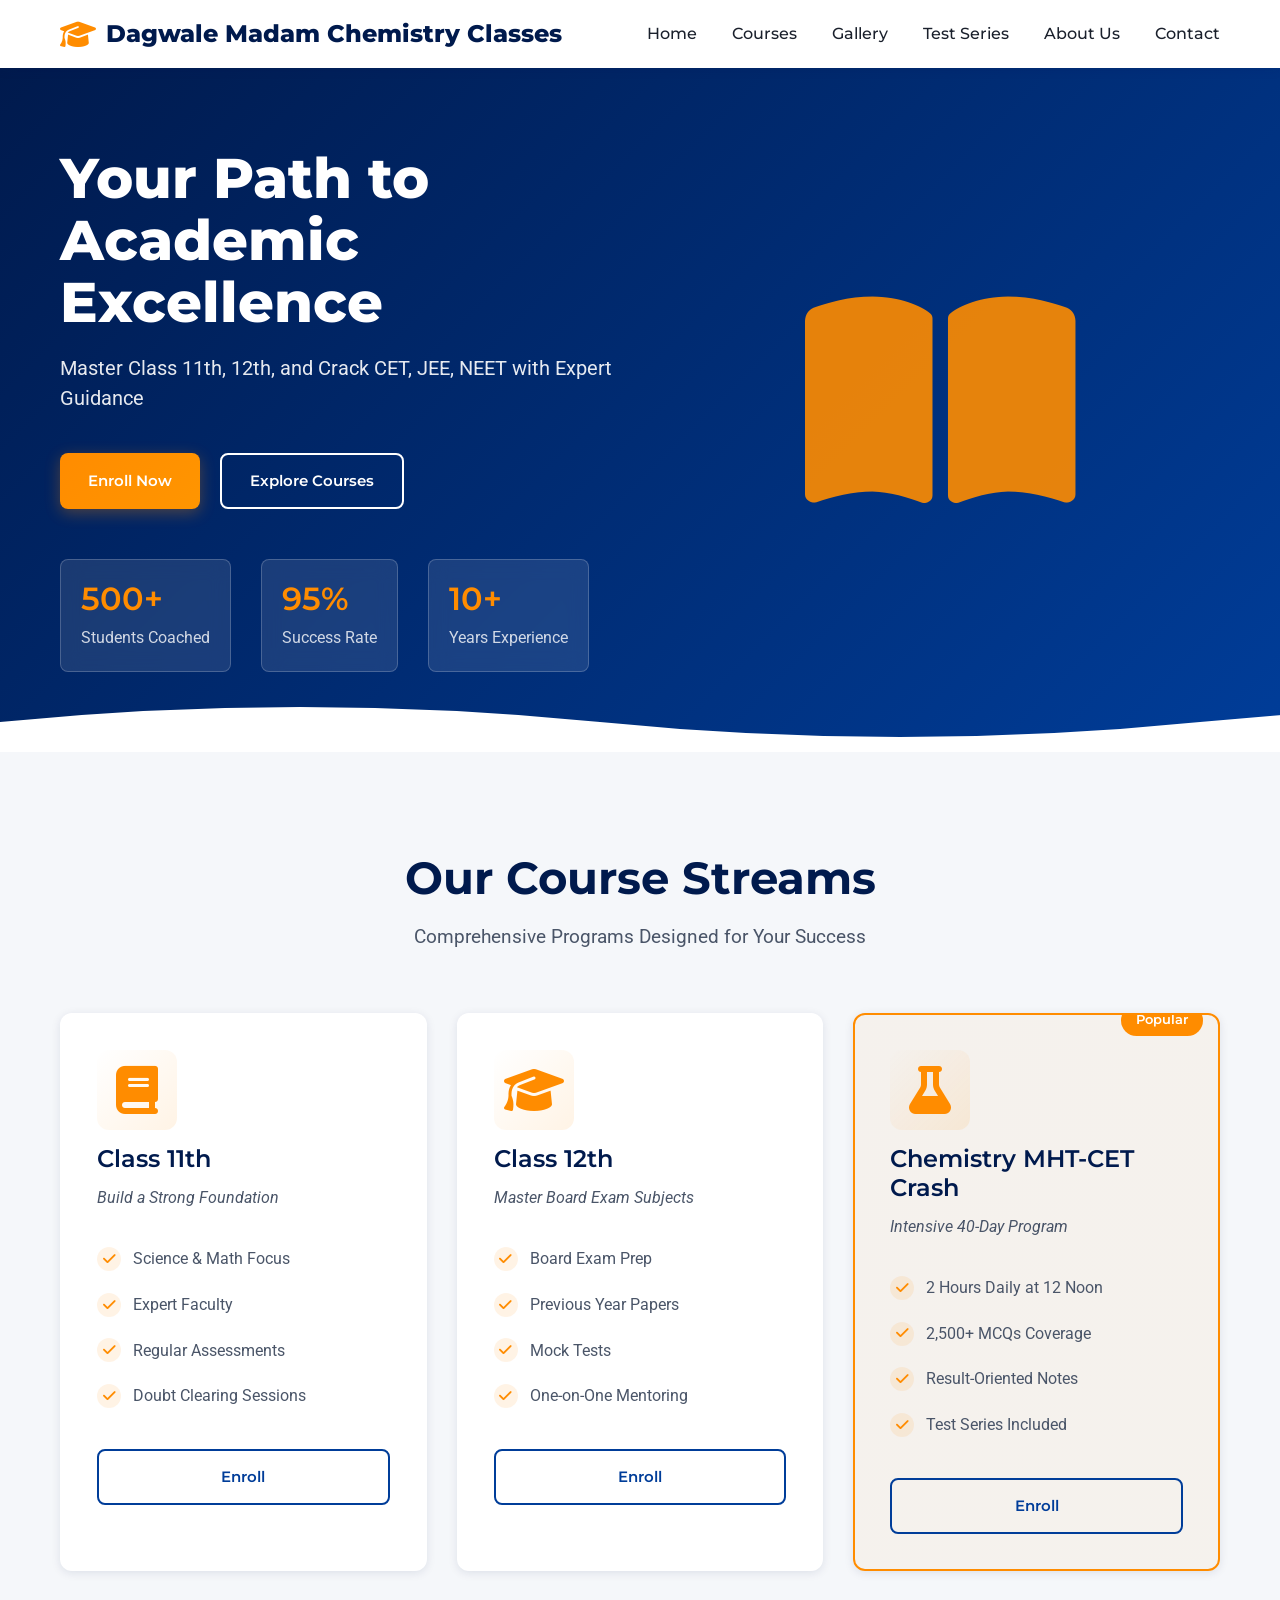
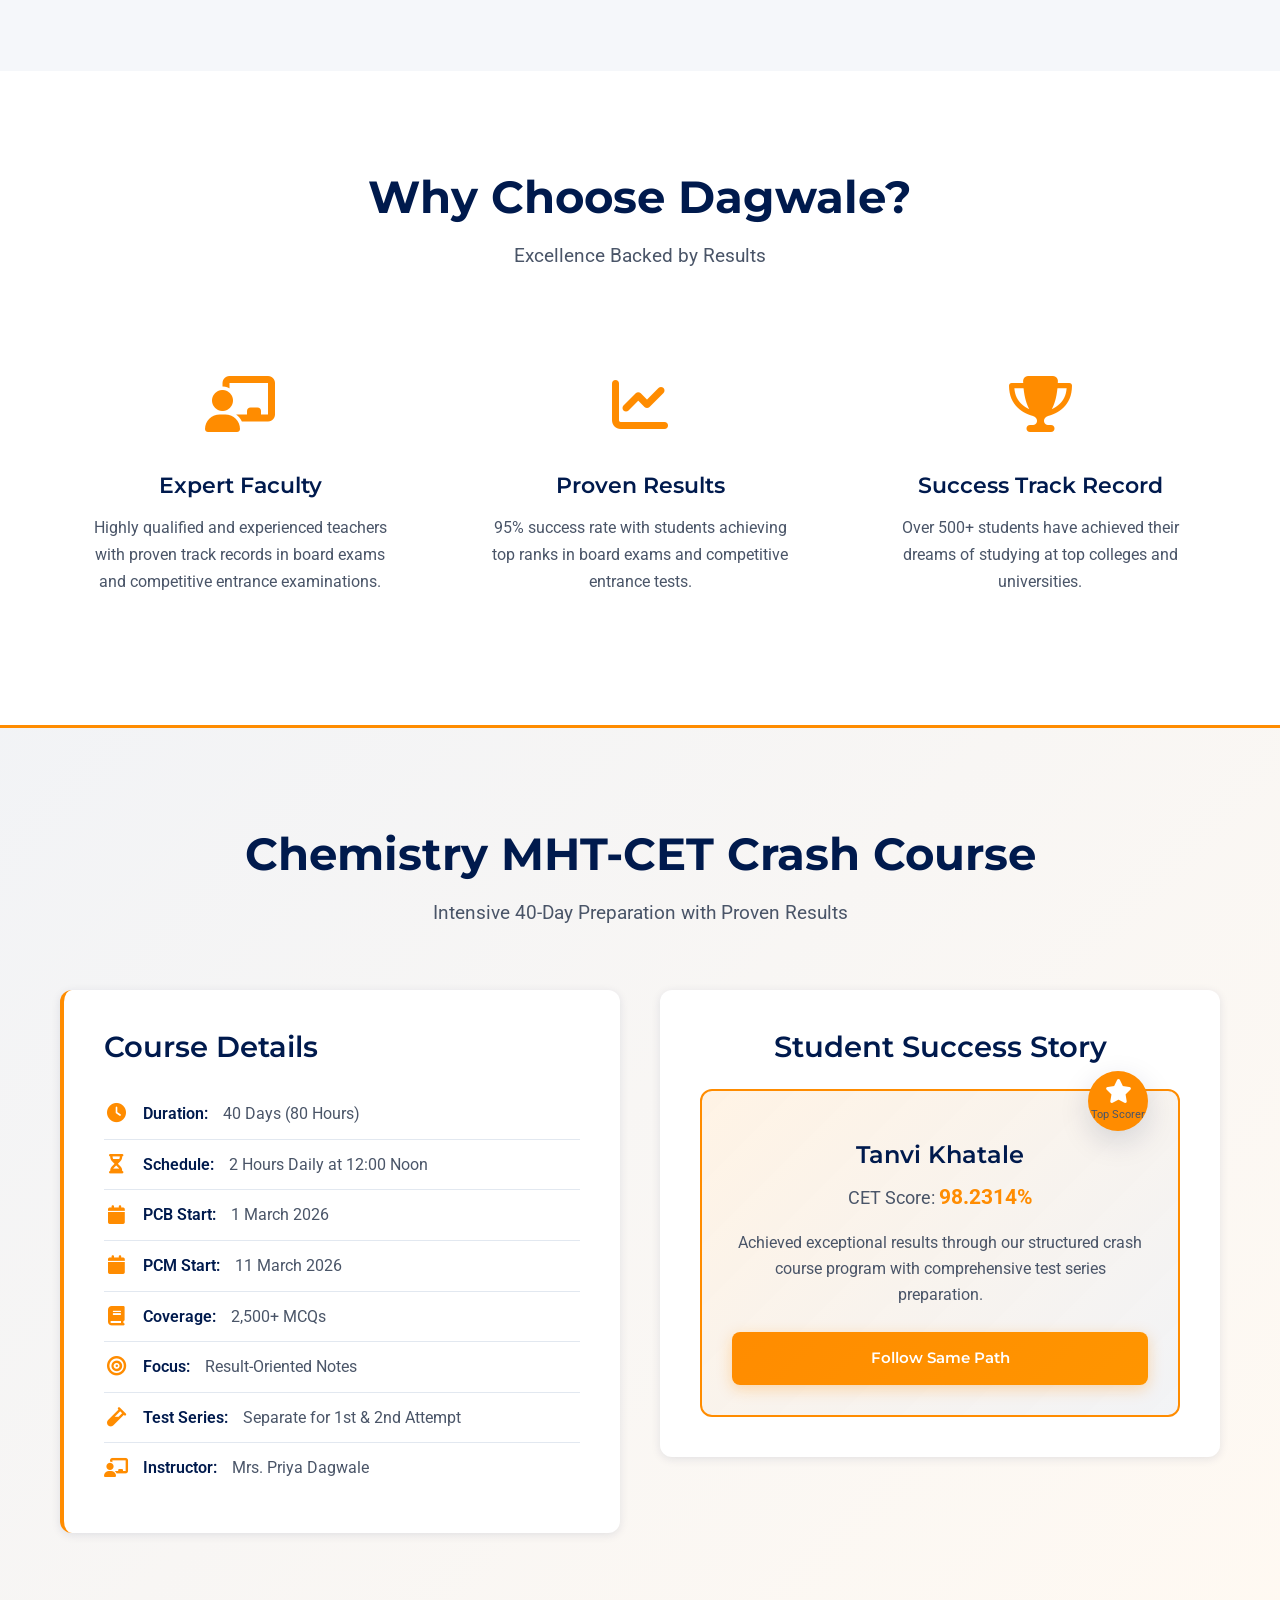
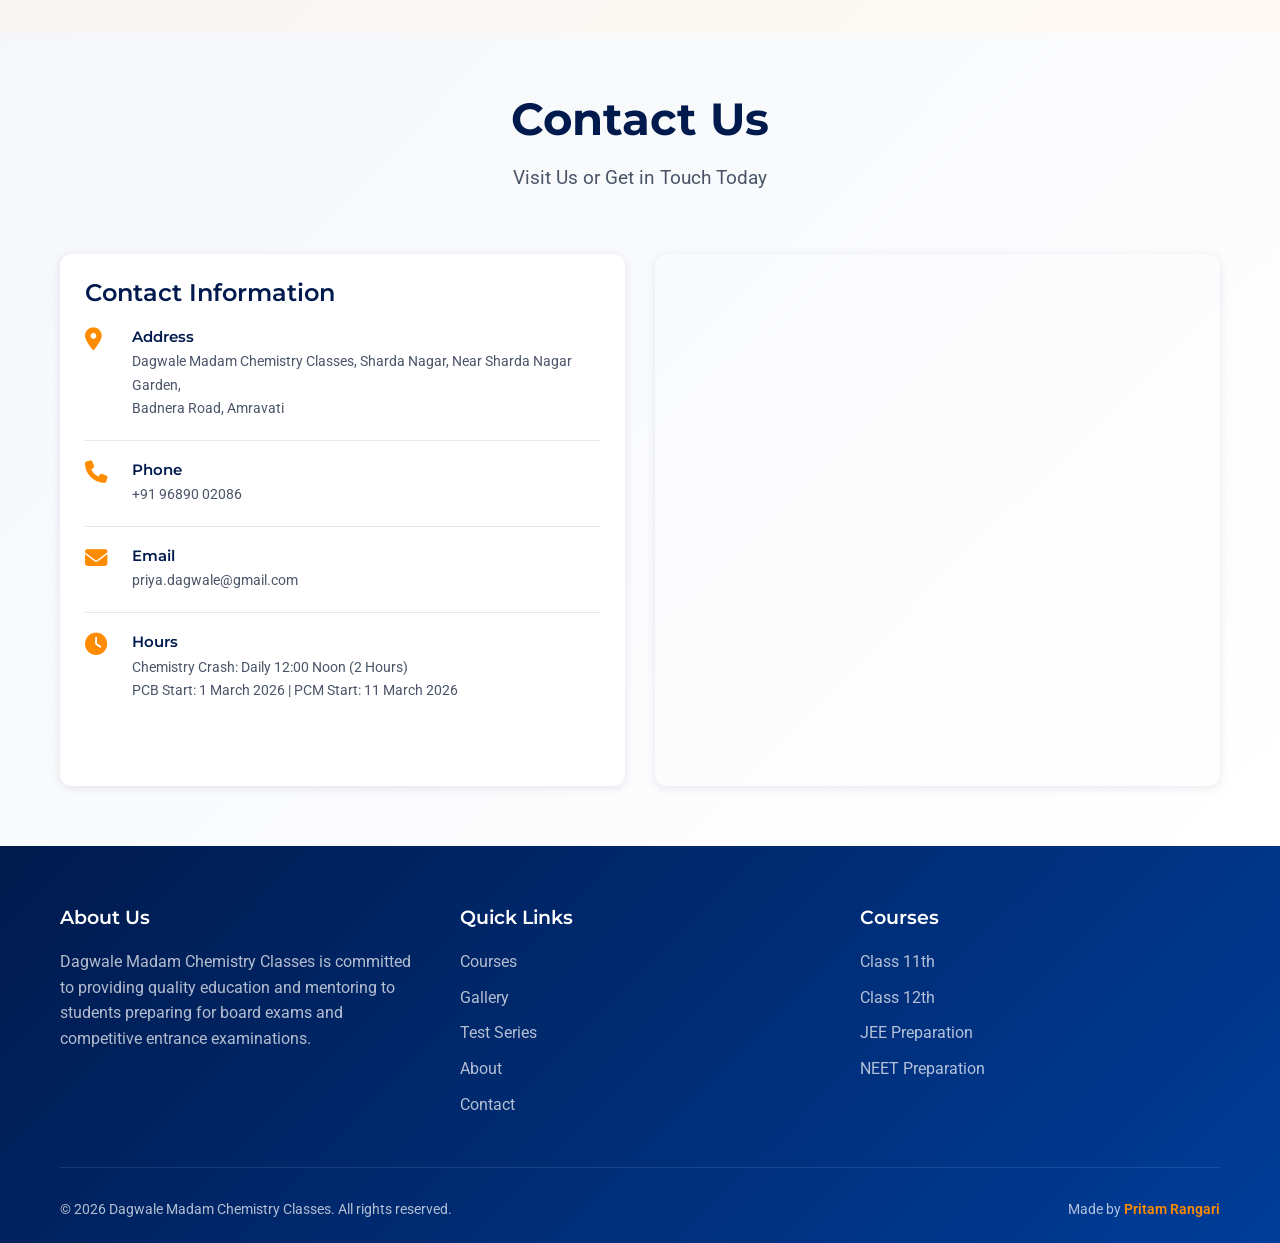
==== index.html @ 1756db54 "Update branding to Dagwale Madam Chemistry Classes everywhere" ====
<!DOCTYPE html>
<html lang="en">
<head>
    <meta charset="UTF-8">
    <meta name="viewport" content="width=device-width, initial-scale=1.0">
    <meta name="description" content="Dagwale Madam Chemistry Classes - Excellence in Class 11th, 12th, CET, JEE, and NEET preparation">
    <title>Dagwale Madam Chemistry Classes - Your Path to Success</title>
    <link rel="stylesheet" href="styles.css">
    <link href="https://fonts.googleapis.com/css2?family=Montserrat:wght@400;500;600;700;800&family=Roboto:wght@400;500;700&display=swap" rel="stylesheet">
    <link rel="stylesheet" href="https://cdnjs.cloudflare.com/ajax/libs/font-awesome/6.4.0/css/all.min.css">
</head>
<body>
    <!-- Navigation Bar -->
    <nav class="navbar">
        <div class="container">
            <div class="nav-wrapper">
                <div class="logo">
                    <i class="fas fa-graduation-cap"></i>
                    <span>Dagwale Madam Chemistry Classes</span>
                </div>
                <button class="menu-toggle" id="menuToggle">
                    <span></span>
                    <span></span>
                    <span></span>
                </button>
                <ul class="nav-menu" id="navMenu">
                    <li><a href="#home">Home</a></li>
                    <li><a href="#courses">Courses</a></li>
                    <li><a href="gallery.html">Gallery</a></li>
                    <li><a href="test-series-schedule.html">Test Series</a></li>
                    <li><a href="#about">About Us</a></li>
                    <li><a href="#contact">Contact</a></li>
                </ul>
            </div>
        </div>
    </nav>

    <!-- Hero Section -->
    <section class="hero" id="home">
        <div class="hero-content">
            <div class="container">
                <div class="hero-text">
                    <h1 class="hero-title">Your Path to Academic Excellence</h1>
                    <p class="hero-subtitle">Master Class 11th, 12th, and Crack CET, JEE, NEET with Expert Guidance</p>
                    <div class="hero-buttons">
                        <a href="#contact" class="btn btn-primary">Enroll Now</a>
                        <a href="#courses" class="btn btn-secondary">Explore Courses</a>
                    </div>
                    <div class="hero-stats">
                        <div class="stat">
                            <h3>500+</h3>
                            <p>Students Coached</p>
                        </div>
                        <div class="stat">
                            <h3>95%</h3>
                            <p>Success Rate</p>
                        </div>
                        <div class="stat">
                            <h3>10+</h3>
                            <p>Years Experience</p>
                        </div>
                    </div>
                </div>
                <div class="hero-image">
                    <div class="hero-illustration">
                        <i class="fas fa-book-open"></i>
                    </div>
                </div>
            </div>
        </div>
        <div class="hero-wave"></div>
    </section>

    <!-- Courses Section -->
    <section class="courses" id="courses">
        <div class="container">
            <div class="section-header">
                <h2>Our Course Streams</h2>
                <p>Comprehensive Programs Designed for Your Success</p>
            </div>
            <div class="courses-grid">
                <!-- Class 11th -->
                <div class="course-card">
                    <div class="course-icon">
                        <i class="fas fa-book"></i>
                    </div>
                    <h3>Class 11th</h3>
                    <p>Build a Strong Foundation</p>
                    <ul class="course-features">
                        <li><i class="fas fa-check"></i> Science & Math Focus</li>
                        <li><i class="fas fa-check"></i> Expert Faculty</li>
                        <li><i class="fas fa-check"></i> Regular Assessments</li>
                        <li><i class="fas fa-check"></i> Doubt Clearing Sessions</li>
                    </ul>
                    <a href="#contact" class="btn btn-outline">Enroll</a>
                </div>

                <!-- Class 12th -->
                <div class="course-card">
                    <div class="course-icon">
                        <i class="fas fa-graduation-cap"></i>
                    </div>
                    <h3>Class 12th</h3>
                    <p>Master Board Exam Subjects</p>
                    <ul class="course-features">
                        <li><i class="fas fa-check"></i> Board Exam Prep</li>
                        <li><i class="fas fa-check"></i> Previous Year Papers</li>
                        <li><i class="fas fa-check"></i> Mock Tests</li>
                        <li><i class="fas fa-check"></i> One-on-One Mentoring</li>
                    </ul>
                    <a href="#contact" class="btn btn-outline">Enroll</a>
                </div>

                <!-- CET Preparation -->
                <div class="course-card featured">
                    <div class="badge">Popular</div>
                    <div class="course-icon">
                        <i class="fas fa-flask"></i>
                    </div>
                    <h3>Chemistry MHT-CET Crash</h3>
                    <p>Intensive 40-Day Program</p>
                    <ul class="course-features">
                        <li><i class="fas fa-check"></i> 2 Hours Daily at 12 Noon</li>
                        <li><i class="fas fa-check"></i> 2,500+ MCQs Coverage</li>
                        <li><i class="fas fa-check"></i> Result-Oriented Notes</li>
                        <li><i class="fas fa-check"></i> Test Series Included</li>
                    </ul>
                    <a href="#contact" class="btn btn-outline">Enroll</a>
                </div>

            </div>
    </section>

    <!-- Why Choose Us Section -->
    <section class="why-choose" id="about">
        <div class="container">
            <div class="section-header">
                <h2>Why Choose Dagwale?</h2>
                <p>Excellence Backed by Results</p>
            </div>
            <div class="features-grid">
                <div class="feature-item">
                    <div class="feature-icon">
                        <i class="fas fa-chalkboard-user"></i>
                    </div>
                    <h3>Expert Faculty</h3>
                    <p>Highly qualified and experienced teachers with proven track records in board exams and competitive entrance examinations.</p>
                </div>
                <div class="feature-item">
                    <div class="feature-icon">
                        <i class="fas fa-chart-line"></i>
                    </div>
                    <h3>Proven Results</h3>
                    <p>95% success rate with students achieving top ranks in board exams and competitive entrance tests.</p>
                </div>
                <div class="feature-item">
                    <div class="feature-icon">
                        <i class="fas fa-trophy"></i>
                    </div>
                    <h3>Success Track Record</h3>
                    <p>Over 500+ students have achieved their dreams of studying at top colleges and universities.</p>
                </div>
            </div>
        </div>
    </section>

    <!-- Chemistry MHT-CET Crash Course Spotlight -->
    <section class="chemistry-spotlight">
        <div class="container">
            <div class="section-header">
                <h2>Chemistry MHT-CET Crash Course</h2>
                <p>Intensive 40-Day Preparation with Proven Results</p>
            </div>
            <div class="spotlight-content">
                <div class="chemistry-info">
                    <div class="info-box">
                        <h3>Course Details</h3>
                        <ul class="details-list">
                            <li><i class="fas fa-clock"></i> <strong>Duration:</strong> 40 Days (80 Hours)</li>
                            <li><i class="fas fa-hourglass-half"></i> <strong>Schedule:</strong> 2 Hours Daily at 12:00 Noon</li>
                            <li><i class="fas fa-calendar"></i> <strong>PCB Start:</strong> 1 March 2026</li>
                            <li><i class="fas fa-calendar"></i> <strong>PCM Start:</strong> 11 March 2026</li>
                            <li><i class="fas fa-book"></i> <strong>Coverage:</strong> 2,500+ MCQs</li>
                            <li><i class="fas fa-bullseye"></i> <strong>Focus:</strong> Result-Oriented Notes</li>
                            <li><i class="fas fa-vial"></i> <strong>Test Series:</strong> Separate for 1st & 2nd Attempt</li>
                            <li><i class="fas fa-chalkboard-user"></i> <strong>Instructor:</strong> Mrs. Priya Dagwale</li>
                        </ul>
                    </div>
                    <div class="success-story">
                        <h3>Student Success Story</h3>
                        <div class="student-card">
                            <div class="student-badge">
                                <i class="fas fa-star"></i>
                                <p>Top Scorer</p>
                            </div>
                            <h4>Tanvi Khatale</h4>
                            <p class="score">CET Score: <span>98.2314%</span></p>
                            <p class="description">Achieved exceptional results through our structured crash course program with comprehensive test series preparation.</p>
                            <a href="#contact" class="btn btn-primary">Follow Same Path</a>
                        </div>
                    </div>
                </div>
            </div>
        </div>
    </section>

    <!-- Contact Information Section -->
    <section class="contact-section" id="contact">
        <div class="container">
            <div class="section-header">
                <h2>Contact Us</h2>
                <p>Visit Us or Get in Touch Today</p>
            </div>
            <div class="contact-wrapper">
                <div class="contact-info-box">
                    <h3>Contact Information</h3>
                    <div class="contact-detail">
                        <i class="fas fa-map-marker-alt"></i>
                        <div>
                            <h4>Address</h4>
                            <p>Dagwale Madam Chemistry Classes, Sharda Nagar, Near Sharda Nagar Garden,<br> Badnera Road, Amravati</p>
                        </div>
                    </div>
                    <div class="contact-detail">
                        <i class="fas fa-phone"></i>
                        <div>
                            <h4>Phone</h4>
                            <p>+91 96890 02086</p>
                        </div>
                    </div>
                    <div class="contact-detail">
                        <i class="fas fa-envelope"></i>
                        <div>
                            <h4>Email</h4>
                            <p>priya.dagwale@gmail.com</p>
                        </div>
                    </div>
                    <div class="contact-detail">
                        <i class="fas fa-clock"></i>
                        <div>
                            <h4>Hours</h4>
                            <p>Chemistry Crash: Daily 12:00 Noon (2 Hours)<br>PCB Start: 1 March 2026 | PCM Start: 11 March 2026</p>
                        </div>
                    </div>
                </div>

                <!-- Google Maps Embed -->
                <div class="map-container">
                    <iframe src="https://www.google.com/maps/embed?pb=!1m18!1m12!1m3!1d3151.8354835228707!2d144.95373531531396!3d-37.80787032021265!2m3!1f0!2f0!3f0!3m2!1i1024!2i768!4f13.1!3m3!1m2!1s0x6ad65d4c6c000001%3A0x500ebbf5f1d9030!2sEducational%20Center!5e0!3m2!1sen!2sin!4v1234567890" width="100%" height="100%" style="border:0; min-height: 500px;" allowfullscreen="" loading="lazy" referrerpolicy="no-referrer-when-downgrade"></iframe>
                    <p class="map-note">*Replace with actual location coordinates</p>
                </div>
            </div>
        </div>
    </section>

    <!-- Footer -->
    <footer class="footer">
        <div class="container">
            <div class="footer-content">
                <div class="footer-section">
                    <h4>About Us</h4>
                    <p>Dagwale Madam Chemistry Classes is committed to providing quality education and mentoring to students preparing for board exams and competitive entrance examinations.</p>
                </div>
                <div class="footer-section">
                    <h4>Quick Links</h4>
                    <ul>
                        <li><a href="#courses">Courses</a></li>
                        <li><a href="gallery.html">Gallery</a></li>
                        <li><a href="test-series-schedule.html">Test Series</a></li>
                        <li><a href="#about">About</a></li>
                        <li><a href="#contact">Contact</a></li>
                    </ul>
                </div>
                <div class="footer-section">
                    <h4>Courses</h4>
                    <ul>
                        <li><a href="#courses">Class 11th</a></li>
                        <li><a href="#courses">Class 12th</a></li>
                        <li><a href="#courses">JEE Preparation</a></li>
                        <li><a href="#courses">NEET Preparation</a></li>
                    </ul>
                </div>
            </div>
            <div class="footer-bottom">
                <div class="footer-left">
                    <p>&copy; 2026 Dagwale Madam Chemistry Classes. All rights reserved.</p>
                </div>
                <div class="footer-right">
                    <p>Made by <a href="https://pritamrangari.me" target="_blank" rel="noopener noreferrer">Pritam Rangari</a></p>
                </div>
            </div>
        </div>
    </footer>

    <script src="script.js"></script>
</body>
</html>
---- styles.css ----
/* Features Grid for Crash Course Section */
.features-grid {
    display: grid;
    grid-template-columns: repeat(2, 1fr);
    grid-gap: 24px;
    margin-top: 24px;
}

.features-grid .feature-row {
    background: var(--card-bg);
    border-radius: 12px;
    box-shadow: var(--shadow-light);
    padding: 18px;
    display: flex;
    align-items: flex-start;
    gap: 16px;
}

@media (max-width: 768px) {
    .features-grid {
        grid-template-columns: 1fr;
        grid-gap: 16px;
    }
    .features-grid .feature-row {
        padding: 14px;
        gap: 12px;
    }
}

@media (max-width: 640px) {
    .features-grid {
        grid-template-columns: 1fr;
        grid-gap: 10px;
    }
    .features-grid .feature-row {
        padding: 10px;
        gap: 8px;
        border-radius: 8px;
        font-size: 0.92rem;
    }
}
/* ============================================
   DAGWALE COACHING CLASSES - MAIN STYLESHEET
   Modern, Professional, and Responsive Design
   ============================================ */

/* Root Variables */
:root {
    --primary-navy: #001a4d;
    --secondary-navy: #003d99;
    --accent-gold: #ff8c00;
    --accent-orange: #ff9500;
    --light-gold: #ffa500;
    --pure-white: #ffffff;
    --light-gray: #f5f7fa;
    --medium-gray: #e8ecf1;
    --dark-gray: #4a5568;
    --text-dark: #1a202c;
    --border-color: #e2e8f0;
    --shadow-light: 0 2px 10px rgba(0, 26, 77, 0.1);
    --shadow-medium: 0 10px 30px rgba(0, 26, 77, 0.15);
    --shadow-dark: 0 15px 40px rgba(0, 26, 77, 0.2);
    --transition: all 0.3s cubic-bezier(0.4, 0, 0.2, 1);
}

/* Global Styles */
* {
    margin: 0;
    padding: 0;
    box-sizing: border-box;
}

html {
    scroll-behavior: smooth;
}

body {
    font-family: 'Roboto', -apple-system, BlinkMacSystemFont, 'Segoe UI', sans-serif;
    line-height: 1.6;
    color: var(--text-dark);
    background-color: var(--pure-white);
}

/* Typography */
h1, h2, h3, h4, h5, h6 {
    font-family: 'Montserrat', sans-serif;
    font-weight: 700;
    line-height: 1.2;
    color: var(--text-dark);
}

h1 {
    font-size: clamp(2rem, 5vw, 3.5rem);
    font-weight: 800;
}

h2 {
    font-size: clamp(1.8rem, 4vw, 2.8rem);
    font-weight: 700;
}

h3 {
    font-size: clamp(1.3rem, 3vw, 1.8rem);
    font-weight: 600;
}

h4 {
    font-size: 1.2rem;
    font-weight: 600;
}

p {
    font-size: 1rem;
    line-height: 1.7;
    color: var(--dark-gray);
}

a {
    color: var(--secondary-navy);
    text-decoration: none;
    transition: var(--transition);
}

a:hover {
    color: var(--accent-gold);
}

/* Container */
.container {
    max-width: 1200px;
    margin: 0 auto;
    padding: 0 20px;
}

/* Buttons */
.btn {
    display: inline-block;
    padding: 14px 28px;
    min-height: 48px;
    border-radius: 8px;
    font-family: 'Montserrat', sans-serif;
    font-weight: 600;
    font-size: 0.95rem;
    text-align: center;
    cursor: pointer;
    border: none;
    transition: var(--transition);
    text-decoration: none;
    white-space: nowrap;
    display: flex;
    align-items: center;
    justify-content: center;
}

.btn-primary {
    background: linear-gradient(135deg, var(--accent-gold) 0%, var(--accent-orange) 100%);
    color: var(--pure-white);
    box-shadow: 0 4px 15px rgba(255, 140, 0, 0.3);
}

.btn-primary:hover {
    transform: translateY(-2px);
    box-shadow: 0 6px 25px rgba(255, 140, 0, 0.4);
}

.btn-secondary {
    background-color: transparent;
    color: var(--accent-gold);
    border: 2px solid var(--accent-gold);
}

.btn-secondary:hover {
    background-color: var(--accent-gold);
    color: var(--pure-white);
}

.btn-outline {
    background-color: transparent;
    color: var(--secondary-navy);
    border: 2px solid var(--secondary-navy);
}

.btn-outline:hover {
    background-color: var(--secondary-navy);
    color: var(--pure-white);
}

.btn-block {
    display: block;
    width: 100%;
}

.btn-lg {
    padding: 18px 40px;
    min-height: 52px;
    font-size: 1.1rem;
}

/* ============================================
   NAVIGATION BAR
   ============================================ */

.navbar {
    background-color: var(--pure-white);
    box-shadow: var(--shadow-light);
    position: sticky;
    top: 0;
    z-index: 1000;
    transition: all 0.4s cubic-bezier(0.4, 0, 0.2, 1);
    padding: 0;
}

.navbar.scrolled {
    padding: 8px 0;
    box-shadow: var(--shadow-medium);
    background-color: rgba(255, 255, 255, 0.98);
    backdrop-filter: blur(10px);
}

.nav-wrapper {
    display: flex;
    justify-content: space-between;
    align-items: center;
    padding: 15px 0;
    transition: padding 0.4s cubic-bezier(0.4, 0, 0.2, 1);
}

.navbar.scrolled .nav-wrapper {
    padding: 8px 0;
}

.logo {
    display: flex;
    align-items: center;
    gap: 10px;
    font-family: 'Montserrat', sans-serif;
    font-weight: 800;
    font-size: 1.5rem;
    color: var(--primary-navy);
    text-decoration: none;
}

.logo i {
    color: var(--accent-gold);
    font-size: 1.8rem;
}

.nav-menu {
    display: flex;
    list-style: none;
    gap: 35px;
}

.nav-menu a {
    color: var(--text-dark);
    font-weight: 500;
    font-family: 'Montserrat', sans-serif;
    position: relative;
    padding: 8px 0;
}

.nav-menu a::after {
    content: '';
    position: absolute;
    bottom: 0;
    left: 0;
    width: 0;
    height: 2px;
    background: var(--accent-gold);
    transition: width 0.3s ease;
}

.nav-menu a:hover::after,
.nav-menu a.active::after {
    width: 100%;
}

.menu-toggle {
    display: none;
    flex-direction: column;
    cursor: pointer;
    border: none;
    background: none;
    padding: 5px;
}

.menu-toggle span {
    width: 25px;
    height: 3px;
    background-color: var(--primary-navy);
    margin: 5px 0;
    transition: var(--transition);
    border-radius: 2px;
}

/* Responsive Navigation */
@media (max-width: 768px) {
    .menu-toggle {
        display: flex;
    }

    .nav-menu {
        position: absolute;
        top: 70px;
        left: 0;
        right: 0;
        flex-direction: column;
        background-color: var(--pure-white);
        gap: 0;
        max-height: 0;
        overflow: hidden;
        transition: max-height 0.3s ease;
        box-shadow: var(--shadow-light);
    }

    .nav-menu.active {
        max-height: 400px;
    }

    .nav-menu li {
        padding: 15px 20px;
        border-bottom: 1px solid var(--border-color);
    }

    .nav-menu a::after {
        display: none;
    }
}

/* ============================================
   HERO SECTION
   ============================================ */

.hero {
    background: linear-gradient(135deg, var(--primary-navy) 0%, var(--secondary-navy) 100%);
    color: var(--pure-white);
    padding: 80px 0;
    position: relative;
    overflow: hidden;
}

.hero-content .container {
    display: grid;
    grid-template-columns: 1fr 1fr;
    gap: 40px;
    align-items: center;
}

.hero-text h1 {
    color: var(--pure-white);
    margin-bottom: 20px;
    line-height: 1.1;
}

.hero-subtitle {
    color: rgba(255, 255, 255, 0.9);
    font-size: 1.25rem;
    margin-bottom: 40px;
    line-height: 1.5;
}

.hero-buttons {
    display: flex;
    gap: 20px;
    margin-bottom: 50px;
    flex-wrap: wrap;
}

.hero-buttons .btn-secondary {
    color: var(--pure-white);
    border-color: var(--pure-white);
}

.hero-buttons .btn-secondary:hover {
    background-color: var(--pure-white);
    color: var(--primary-navy);
}

.hero-stats {
    display: flex;
    gap: 30px;
}

.stat {
    background: rgba(255, 255, 255, 0.1);
    padding: 20px;
    border-radius: 8px;
    backdrop-filter: blur(10px);
    border: 1px solid rgba(255, 255, 255, 0.2);
}

.stat h3 {
    color: var(--accent-gold);
    font-size: 2rem;
    margin-bottom: 5px;
}

.stat p {
    color: rgba(255, 255, 255, 0.8);
}

.hero-image {
    display: flex;
    justify-content: center;
    align-items: center;
}

.hero-illustration {
    font-size: 15rem;
    color: var(--accent-gold);
    opacity: 0.9;
    animation: float 3s ease-in-out infinite;
}

@keyframes float {
    0%, 100% { transform: translateY(0px); }
    50% { transform: translateY(-20px); }
}

/* Staggered Fade-in Animation for Course Cards */
@keyframes fadeInUp {
    from {
        opacity: 0;
        transform: translateY(30px);
    }
    to {
        opacity: 1;
        transform: translateY(0);
    }
}

.course-card {
    animation: fadeInUp 0.6s ease-out forwards;
    opacity: 0;
}

.course-card:nth-child(1) { animation-delay: 0.1s; }
.course-card:nth-child(2) { animation-delay: 0.2s; }
.course-card:nth-child(3) { animation-delay: 0.3s; }
.course-card:nth-child(4) { animation-delay: 0.4s; }
.course-card:nth-child(5) { animation-delay: 0.5s; }
.course-card:nth-child(6) { animation-delay: 0.6s; }

.hero-wave {
    position: absolute;
    bottom: 0;
    left: 0;
    right: 0;
    height: 60px;
    background: url('data:image/svg+xml,<svg xmlns="http://www.w3.org/2000/svg" viewBox="0 0 1200 60"><path d="M0,30 Q300,0 600,30 T1200,30 L1200,60 L0,60 Z" fill="white"/></svg>');
    background-repeat: repeat-x;
}

/* Responsive Hero */
@media (max-width: 768px) {
    .hero {
        padding: 50px 0;
    }

    .hero-content .container {
        grid-template-columns: 1fr;
    }

    .hero-buttons {
        flex-direction: column;
    }

    .hero-buttons .btn {
        width: 100%;
    }

    .hero-stats {
        flex-direction: column;
        gap: 15px;
    }

    .hero-illustration {
        font-size: 8rem;
    }
}

/* ============================================
   COURSES SECTION
   ============================================ */

.courses {
    padding: 100px 0;
    background-color: var(--light-gray);
}

.section-header {
    text-align: center;
    margin-bottom: 60px;
}

.section-header h2 {
    color: var(--primary-navy);
    margin-bottom: 15px;
}

.section-header p {
    font-size: 1.2rem;
    color: var(--dark-gray);
}

.courses-grid {
    display: grid;
    grid-template-columns: repeat(auto-fit, minmax(320px, 1fr));
    gap: 30px;
}

.course-card {
    background: var(--pure-white);
    border-radius: 12px;
    padding: 35px;
    box-shadow: var(--shadow-light);
    transition: var(--transition);
    position: relative;
    overflow: hidden;
    border: 2px solid transparent;
}

.course-card:hover {
    transform: translateY(-10px);
    box-shadow: var(--shadow-dark);
    border-color: var(--accent-gold);
}

.course-card.featured {
    border: 2px solid var(--accent-gold);
    background: linear-gradient(135deg, rgba(255, 140, 0, 0.05) 0%, rgba(255, 149, 0, 0.05) 100%);
}

.badge {
    position: absolute;
    top: -10px;
    right: 15px;
    background: var(--accent-gold);
    color: var(--pure-white);
    padding: 5px 15px;
    border-radius: 20px;
    font-size: 0.8rem;
    font-weight: 600;
    font-family: 'Montserrat', sans-serif;
}

.course-icon {
    font-size: 3rem;
    color: var(--accent-gold);
    margin-bottom: 15px;
    background: linear-gradient(135deg, transparent 0%, rgba(255, 140, 0, 0.1) 100%);
    width: 80px;
    height: 80px;
    border-radius: 12px;
    display: flex;
    align-items: center;
    justify-content: center;
}

.course-card h3 {
    color: var(--primary-navy);
    margin-bottom: 10px;
    font-size: 1.5rem;
}

.course-card > p {
    color: var(--dark-gray);
    margin-bottom: 25px;
    font-style: italic;
}

.course-features {
    list-style: none;
    margin-bottom: 30px;
}

.course-features li {
    color: var(--dark-gray);
    padding: 10px 0;
    display: flex;
    align-items: center;
    gap: 12px;
}

.course-features i {
    color: var(--accent-gold);
    font-size: 0.9rem;
    background: rgba(255, 140, 0, 0.1);
    width: 24px;
    height: 24px;
    border-radius: 50%;
    display: flex;
    align-items: center;
    justify-content: center;
}

.course-card .btn {
    width: 100%;
    margin-top: 20px;
}

/* ============================================
   WHY CHOOSE US SECTION
   ============================================ */

.why-choose {
    padding: 100px 0;
}

.features-grid {
    display: grid;
    grid-template-columns: repeat(auto-fit, minmax(300px, 1fr));
    gap: 40px;
}

.feature-item {
    text-align: center;
    padding: 30px;
}

.feature-icon {
    font-size: 3.5rem;
    color: var(--accent-gold);
    margin-bottom: 20px;
    display: block;
}

.feature-item h3 {
    color: var(--primary-navy);
    margin-bottom: 15px;
    font-size: 1.4rem;
}

.feature-item p {
    color: var(--dark-gray);
    line-height: 1.7;
}

/* ============================================
   CHEMISTRY SPOTLIGHT SECTION
   ============================================ */

.chemistry-spotlight {
    padding: 100px 0;
    background: linear-gradient(135deg, rgba(0, 26, 77, 0.05) 0%, rgba(255, 140, 0, 0.05) 100%);
    border-top: 3px solid var(--accent-gold);
}

.spotlight-content {
    display: grid;
    grid-template-columns: 1fr;
    gap: 50px;
}

.chemistry-info {
    display: grid;
    grid-template-columns: 1fr 1fr;
    gap: 40px;
    align-items: start;
}

.info-box {
    background: var(--pure-white);
    padding: 40px;
    border-radius: 12px;
    box-shadow: var(--shadow-light);
    border-left: 4px solid var(--accent-gold);
}

.info-box h3 {
    color: var(--primary-navy);
    margin-bottom: 25px;
    font-size: 1.8rem;
}

.details-list {
    list-style: none;
}

.details-list li {
    color: var(--dark-gray);
    padding: 12px 0;
    display: flex;
    align-items: center;
    gap: 15px;
    border-bottom: 1px solid var(--border-color);
}

.details-list li:last-child {
    border-bottom: none;
}

.details-list i {
    font-size: 1.2rem;
    color: var(--accent-gold);
    min-width: 24px;
    text-align: center;
}

.details-list strong {
    color: var(--primary-navy);
    font-weight: 600;
}

.success-story {
    background: var(--pure-white);
    padding: 40px;
    border-radius: 12px;
    box-shadow: var(--shadow-light);
}

.success-story h3 {
    color: var(--primary-navy);
    margin-bottom: 25px;
    font-size: 1.8rem;
    text-align: center;
}

.student-card {
    background: linear-gradient(135deg, rgba(255, 140, 0, 0.1) 0%, rgba(0, 26, 77, 0.05) 100%);
    padding: 30px;
    border-radius: 12px;
    text-align: center;
    border: 2px solid var(--accent-gold);
    position: relative;
}

.student-badge {
    position: absolute;
    top: -20px;
    right: 30px;
    background: var(--accent-gold);
    color: var(--pure-white);
    width: 60px;
    height: 60px;
    border-radius: 50%;
    display: flex;
    flex-direction: column;
    align-items: center;
    justify-content: center;
    font-size: 1.5rem;
    box-shadow: var(--shadow-medium);
}

.student-badge p {
    font-size: 0.7rem;
    margin-top: 2px;
}

.student-card h4 {
    color: var(--primary-navy);
    font-size: 1.5rem;
    margin: 20px 0 10px;
}

.student-card .score {
    font-size: 1.1rem;
    color: var(--dark-gray);
    margin-bottom: 15px;
}

.score span {
    color: var(--accent-gold);
    font-weight: 700;
    font-size: 1.3rem;
}

.student-card .description {
    color: var(--dark-gray);
    margin-bottom: 25px;
    line-height: 1.6;
}

.student-card .btn {
    margin-top: 10px;
}

/* Responsive Chemistry Spotlight */
@media (max-width: 1024px) {
    .chemistry-info {
        grid-template-columns: 1fr;
    }
}

@media (max-width: 768px) {
    .chemistry-spotlight {
        padding: 60px 0;
    }

    .chemistry-info {
        gap: 30px;
    }

    .info-box,
    .success-story {
        padding: 25px;
    }

    .details-list li {
        padding: 10px 0;
        gap: 12px;
    }

    .info-box h3,
    .success-story h3 {
        font-size: 1.5rem;
        margin-bottom: 20px;
    }

    .student-badge {
        width: 50px;
        height: 50px;
        font-size: 1.2rem;
    }

    .student-card h4 {
        font-size: 1.3rem;
    }
}

/* ============================================
   CONTACT SECTION
   ============================================ */

.contact-section {
    padding: 60px 0;
    background: linear-gradient(135deg, var(--light-gray) 0%, var(--pure-white) 100%);
}

.contact-wrapper {
    display: grid;
    grid-template-columns: 1fr 1fr;
    gap: 30px;
}

.contact-info-box {
    background: var(--pure-white);
    padding: 25px;
    border-radius: 12px;
    box-shadow: var(--shadow-light);
}

.contact-info-box h3 {
    color: var(--primary-navy);
    font-size: 1.5rem;
    margin-bottom: 20px;
}

.contact-detail {
    display: flex;
    gap: 15px;
    margin-bottom: 20px;
    padding-bottom: 20px;
    border-bottom: 1px solid var(--border-color);
}

.contact-detail:last-of-type {
    border-bottom: none;
    margin-bottom: 0;
    padding-bottom: 0;
}

.contact-detail i {
    font-size: 1.4rem;
    color: var(--accent-gold);
    min-width: 32px;
}

.contact-detail h4 {
    color: var(--primary-navy);
    margin-bottom: 4px;
    font-size: 0.95rem;
}

.contact-detail p {
    color: var(--dark-gray);
    font-size: 0.85rem;
}


/* Map Container */
.map-container {
    border-radius: 12px;
    overflow: hidden;
    box-shadow: var(--shadow-light);
    height: 100%;
}

.map-container iframe {
    display: block;
}

.map-note {
    font-size: 0.8rem;
    color: var(--dark-gray);
    margin-top: 10px;
    font-style: italic;
}

/* Responsive Contact */
@media (max-width: 768px) {
    .contact-wrapper {
        grid-template-columns: 1fr;
    }

    .contact-info-box {
        padding: 25px;
    }

    .map-container {
        min-height: 300px;
    }
}

/* ============================================
   FOOTER
   ============================================ */

.footer {
    background: linear-gradient(135deg, var(--primary-navy) 0%, var(--secondary-navy) 100%);
    color: rgba(255, 255, 255, 0.9);
    padding: 60px 0 20px;
}

.footer-content {
    display: grid;
    grid-template-columns: repeat(auto-fit, minmax(250px, 1fr));
    gap: 40px;
    margin-bottom: 40px;
}

.footer-section h4 {
    color: var(--pure-white);
    margin-bottom: 20px;
    font-family: 'Montserrat', sans-serif;
}

.footer-section p {
    color: rgba(255, 255, 255, 0.7);
    line-height: 1.6;
    margin-bottom: 20px;
}

.footer-section ul {
    list-style: none;
}

.footer-section ul li {
    margin-bottom: 10px;
}

.footer-section a {
    color: rgba(255, 255, 255, 0.7);
    transition: var(--transition);
}

.footer-section a:hover {
    color: var(--accent-gold);
}

/* Footer Bottom */
.footer-bottom {
    padding-top: 30px;
    border-top: 1px solid rgba(255, 255, 255, 0.1);
    display: flex;
    justify-content: space-between;
    align-items: center;
    flex-wrap: wrap;
    gap: 20px;
}

.footer-left {
    flex: 1;
    display: flex;
    align-items: center;
    gap: 30px;
    flex-wrap: wrap;
}

.footer-right {
    display: flex;
    align-items: center;
    justify-content: flex-end;
}

.footer-right a {
    color: var(--accent-gold);
    text-decoration: none;
    font-weight: 600;
    transition: var(--transition);
}

.footer-right a:hover {
    color: var(--pure-white);
}

.footer-bottom p {
    color: rgba(255, 255, 255, 0.7);
    font-size: 0.9rem;
    margin: 0;
}

.footer-bottom ul {
    display: flex;
    list-style: none;
    gap: 30px;
}

/* Responsive Footer */
@media (max-width: 768px) {
    .footer {
        padding: 40px 0 20px;
    }

    .footer-content {
        gap: 30px;
    }

    .footer-bottom {
        flex-direction: column;
        text-align: center;
    }

    .footer-left {
        flex-direction: column;
        justify-content: center;
    }

    .footer-right {
        justify-content: center;
    }

    .footer-bottom ul {
        justify-content: center;
        gap: 20px;
    }
}

/* ============================================
   GALLERY PAGE STYLES
   ============================================ */

.gallery-hero {
    background: linear-gradient(135deg, var(--primary-navy) 0%, var(--secondary-navy) 100%);
    color: var(--pure-white);
    padding: 80px 0;
    text-align: center;
}

.gallery-hero-content h1 {
    color: var(--pure-white);
    margin-bottom: 15px;
}

.gallery-hero-content p {
    color: rgba(255, 255, 255, 0.9);
    font-size: 1.2rem;
}

/* Gallery Section */
.gallery-section {
    padding: 80px 0;
}



/* Masonry Grid */
.gallery-grid {
    display: grid;
    grid-template-columns: repeat(auto-fill, minmax(280px, 1fr));
    gap: 25px;
    margin-bottom: 60px;
}

.gallery-item {
    opacity: 1;
    transition: opacity 0.3s ease;
}

.gallery-item.hidden {
    opacity: 0;
    display: none;
}

.gallery-image {
    position: relative;
    overflow: hidden;
    border-radius: 12px;
    height: 300px;
    box-shadow: var(--shadow-light);
    cursor: pointer;
}

.gallery-image img {
    width: 100%;
    height: 100%;
    object-fit: cover;
    transition: transform 0.5s cubic-bezier(0.4, 0, 0.2, 1);
}

.gallery-image:hover img {
    transform: scale(1.05);
}

.gallery-overlay {
    position: absolute;
    top: 0;
    left: 0;
    right: 0;
    bottom: 0;
    background: linear-gradient(135deg, rgba(0, 26, 77, 0.8) 0%, rgba(255, 140, 0, 0.6) 100%);
    display: flex;
    flex-direction: column;
    justify-content: flex-end;
    padding: 20px;
    opacity: 0;
    transition: opacity 0.3s ease;
}

.gallery-image:hover .gallery-overlay {
    opacity: 1;
}

.gallery-overlay h3 {
    color: var(--pure-white);
    font-size: 1.3rem;
    margin-bottom: 8px;
}

.gallery-overlay p {
    color: rgba(255, 255, 255, 0.9);
    font-size: 0.9rem;
}

/* CTA Section */
.cta-section {
    padding: 80px 0;
    background: linear-gradient(135deg, var(--primary-navy) 0%, var(--secondary-navy) 100%);
    color: var(--pure-white);
    text-align: center;
}

.cta-content h2 {
    color: var(--pure-white);
    margin-bottom: 15px;
}

.cta-content p {
    color: rgba(255, 255, 255, 0.9);
    font-size: 1.2rem;
    margin-bottom: 30px;
}

/* ============================================
   BACK TO TOP BUTTON
   ============================================ */

.back-to-top {
    position: fixed;
    bottom: 30px;
    right: 30px;
    width: 50px;
    height: 50px;
    background: linear-gradient(135deg, var(--accent-gold) 0%, var(--accent-orange) 100%);
    color: var(--pure-white);
    border: none;
    border-radius: 50%;
    cursor: pointer;
    display: flex;
    align-items: center;
    justify-content: center;
    font-size: 1.5rem;
    z-index: 999;
    opacity: 0;
    visibility: hidden;
    transform: translateY(20px);
    transition: all 0.4s cubic-bezier(0.4, 0, 0.2, 1);
    box-shadow: var(--shadow-medium);
}

.back-to-top.active {
    opacity: 1;
    visibility: visible;
    transform: translateY(0);
}

.back-to-top:hover {
    transform: translateY(-5px);
    box-shadow: var(--shadow-dark);
}

/* ============================================
   FLOATING LABELS & FORMS
   ============================================ */

.form-group {
    margin-bottom: 24px;
    position: relative;
}

.form-group label {
    position: absolute;
    top: 16px;
    left: 16px;
    font-size: 1rem;
    color: var(--dark-gray);
    pointer-events: none;
    transition: all 0.3s cubic-bezier(0.4, 0, 0.2, 1);
    font-weight: 500;
}

.form-group input,
.form-group select,
.form-group textarea {
    width: 100%;
    padding: 16px 16px 12px 16px;
    border: 2px solid var(--border-color);
    border-radius: 8px;
    font-family: 'Roboto', sans-serif;
    font-size: 1rem;
    transition: all 0.3s cubic-bezier(0.4, 0, 0.2, 1);
    background-color: var(--pure-white);
    color: var(--text-dark);
}

.form-group input:focus,
.form-group select:focus,
.form-group textarea:focus {
    outline: none;
    border-color: var(--accent-gold);
    box-shadow: 0 0 0 3px rgba(255, 140, 0, 0.1);
}

.form-group input:focus ~ label,
.form-group input:not(:placeholder-shown) ~ label,
.form-group select:focus ~ label,
.form-group select:not(:placeholder-shown) ~ label,
.form-group textarea:focus ~ label,
.form-group textarea:not(:placeholder-shown) ~ label {
    top: -8px;
    left: 14px;
    font-size: 0.75rem;
    color: var(--accent-gold);
    background-color: var(--pure-white);
    padding: 0 4px;
    font-weight: 600;
}

.validation-error {
    color: #e53e3e;
    font-size: 0.85rem;
    display: none;
    margin-top: 6px;
    font-weight: 500;
}

.form-group.error input,
.form-group.error select,
.form-group.error textarea {
    border-color: #e53e3e;
}

.form-group.error .validation-error {
    display: block;
}

.form-group.success input,
.form-group.success select,
.form-group.success textarea {
    border-color: #38a169;
}

/* ============================================
   RESPONSIVE DESIGN
   ============================================ */

@media (max-width: 1024px) {
    .courses-grid {
        grid-template-columns: repeat(auto-fit, minmax(280px, 1fr));
        gap: 25px;
    }

    .features-grid {
        gap: 30px;
    }

    .feature-item {
        padding: 20px;
    }
}

@media (max-width: 640px) {
    :root {
        --shadow-light: 0 2px 8px rgba(0, 26, 77, 0.08);
        --shadow-medium: 0 8px 20px rgba(0, 26, 77, 0.1);
        --shadow-dark: 0 12px 30px rgba(0, 26, 77, 0.15);
    }

    .container {
        padding: 0 15px;
    }

    h1 {
        font-size: 1.8rem;
    }

    h2 {
        font-size: 1.5rem;
    }

    h3 {
        font-size: 1.2rem;
    }

    .btn {
        padding: 12px 24px;
        min-height: 48px;
        font-size: 0.9rem;
        width: 100%;
    }

    .btn-lg {
        padding: 16px 24px;
        min-height: 52px;
    }

    .courses {
        padding: 60px 0;
    }

    .courses-grid {
        grid-template-columns: 1fr;
    }

    .course-card {
        padding: 25px;
    }

    .hero-buttons {
        gap: 10px;
    }

    .hero-stats {
        flex-direction: column;
        gap: 12px;
    }

    .stat {
        padding: 15px;
    }

    .why-choose {
        padding: 60px 0;
    }

    .features-grid {
        grid-template-columns: 1fr;
        gap: 20px;
    }

    .feature-item {
        padding: 20px;
    }

    .contact-form,
    .contact-info-box {
        padding: 20px;
    }

    .form-group input,
    .form-group select,
    .form-group textarea {
        padding: 10px 12px;
        font-size: 16px; /* Prevents zoom on iOS */
    }

    .gallery-grid {
        grid-template-columns: repeat(auto-fill, minmax(150px, 1fr));
        gap: 15px;
    }

    .gallery-image {
        height: 150px;
    }

    .section-header {
        margin-bottom: 40px;
    }

    .back-to-top {
        bottom: 20px;
        right: 20px;
        width: 44px;
        height: 44px;
        font-size: 1.2rem;
    }

    .cta-section {
        padding: 50px 0;
    }

    .footer {
        padding: 30px 0 15px;
    }

    .footer-content {
        gap: 25px;
    }

    .footer-bottom {
        gap: 15px;
    }

    .footer-bottom ul {
        gap: 15px;
        flex-direction: column;
    }
}

/* Print Styles */
@media print {
    .navbar,
    .hero-buttons,
    .btn,
    .contact-form,
    .menu-toggle {
        display: none;
    }
}
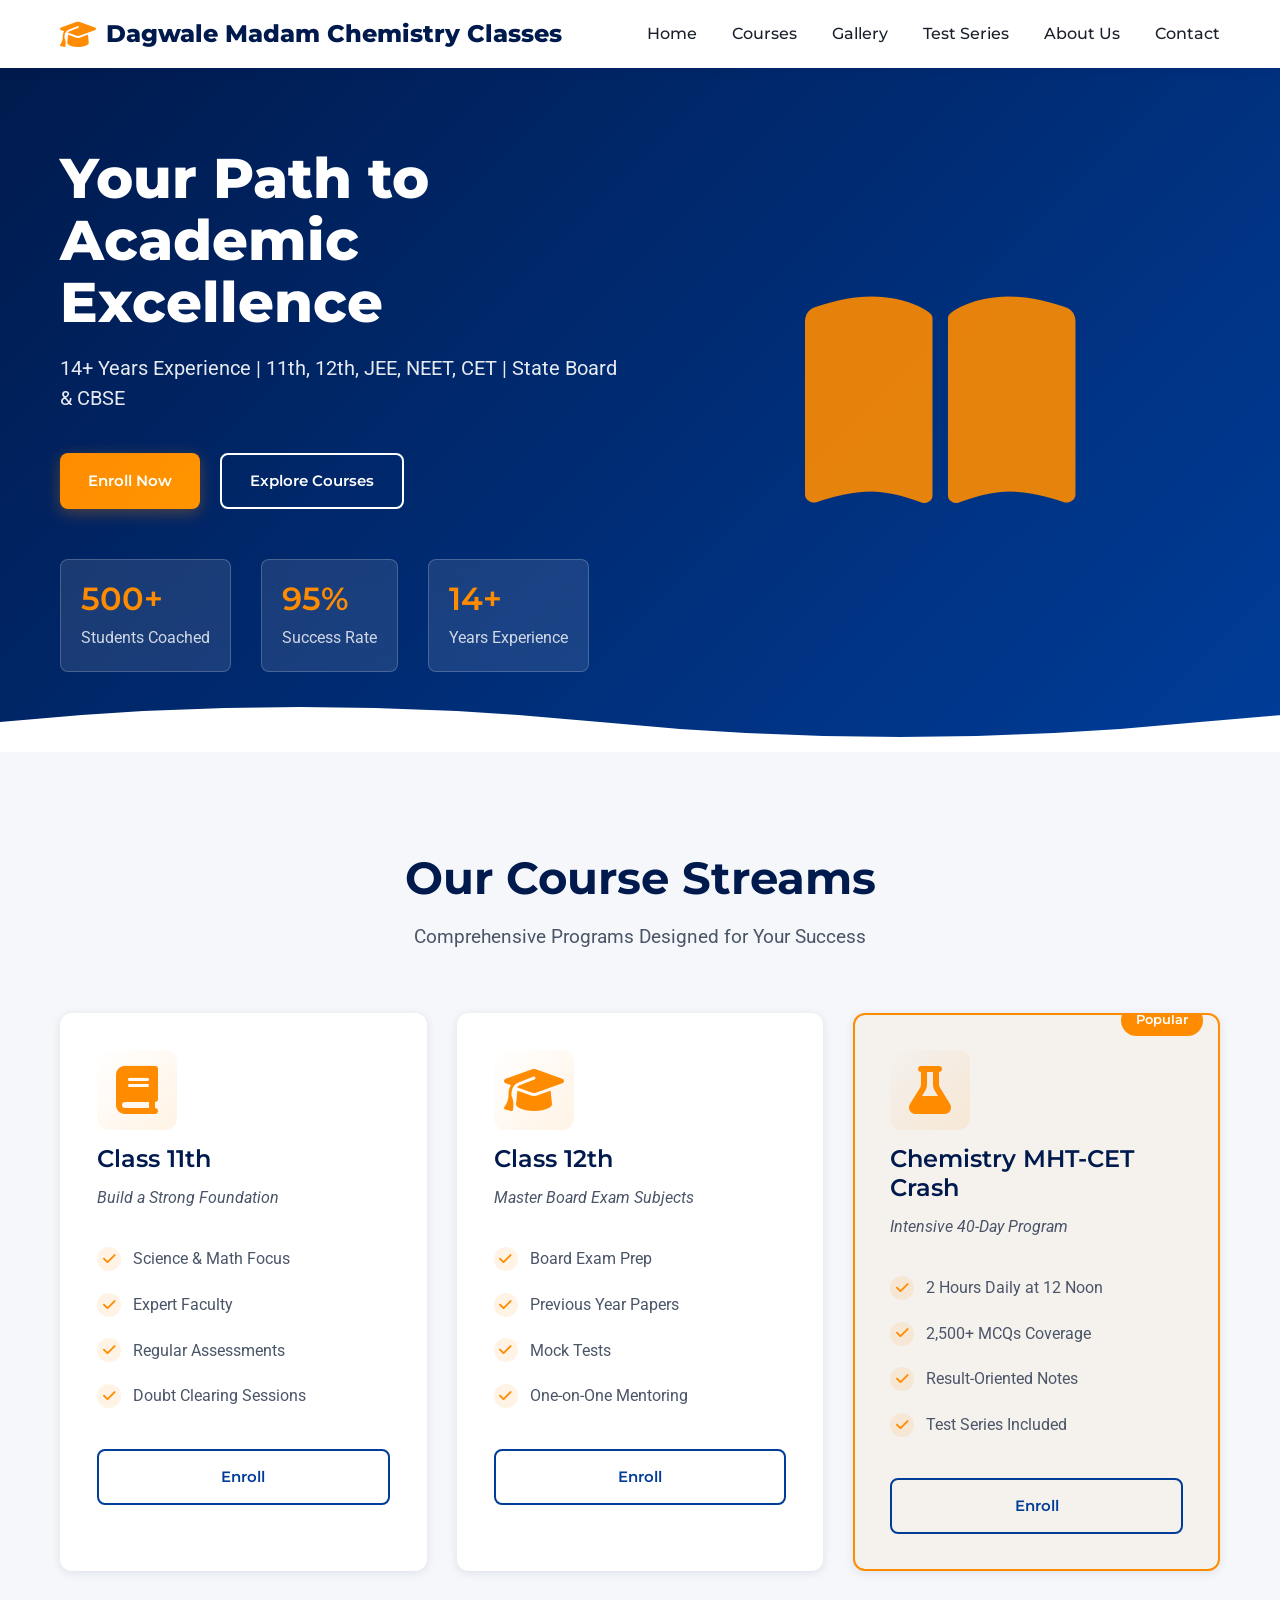
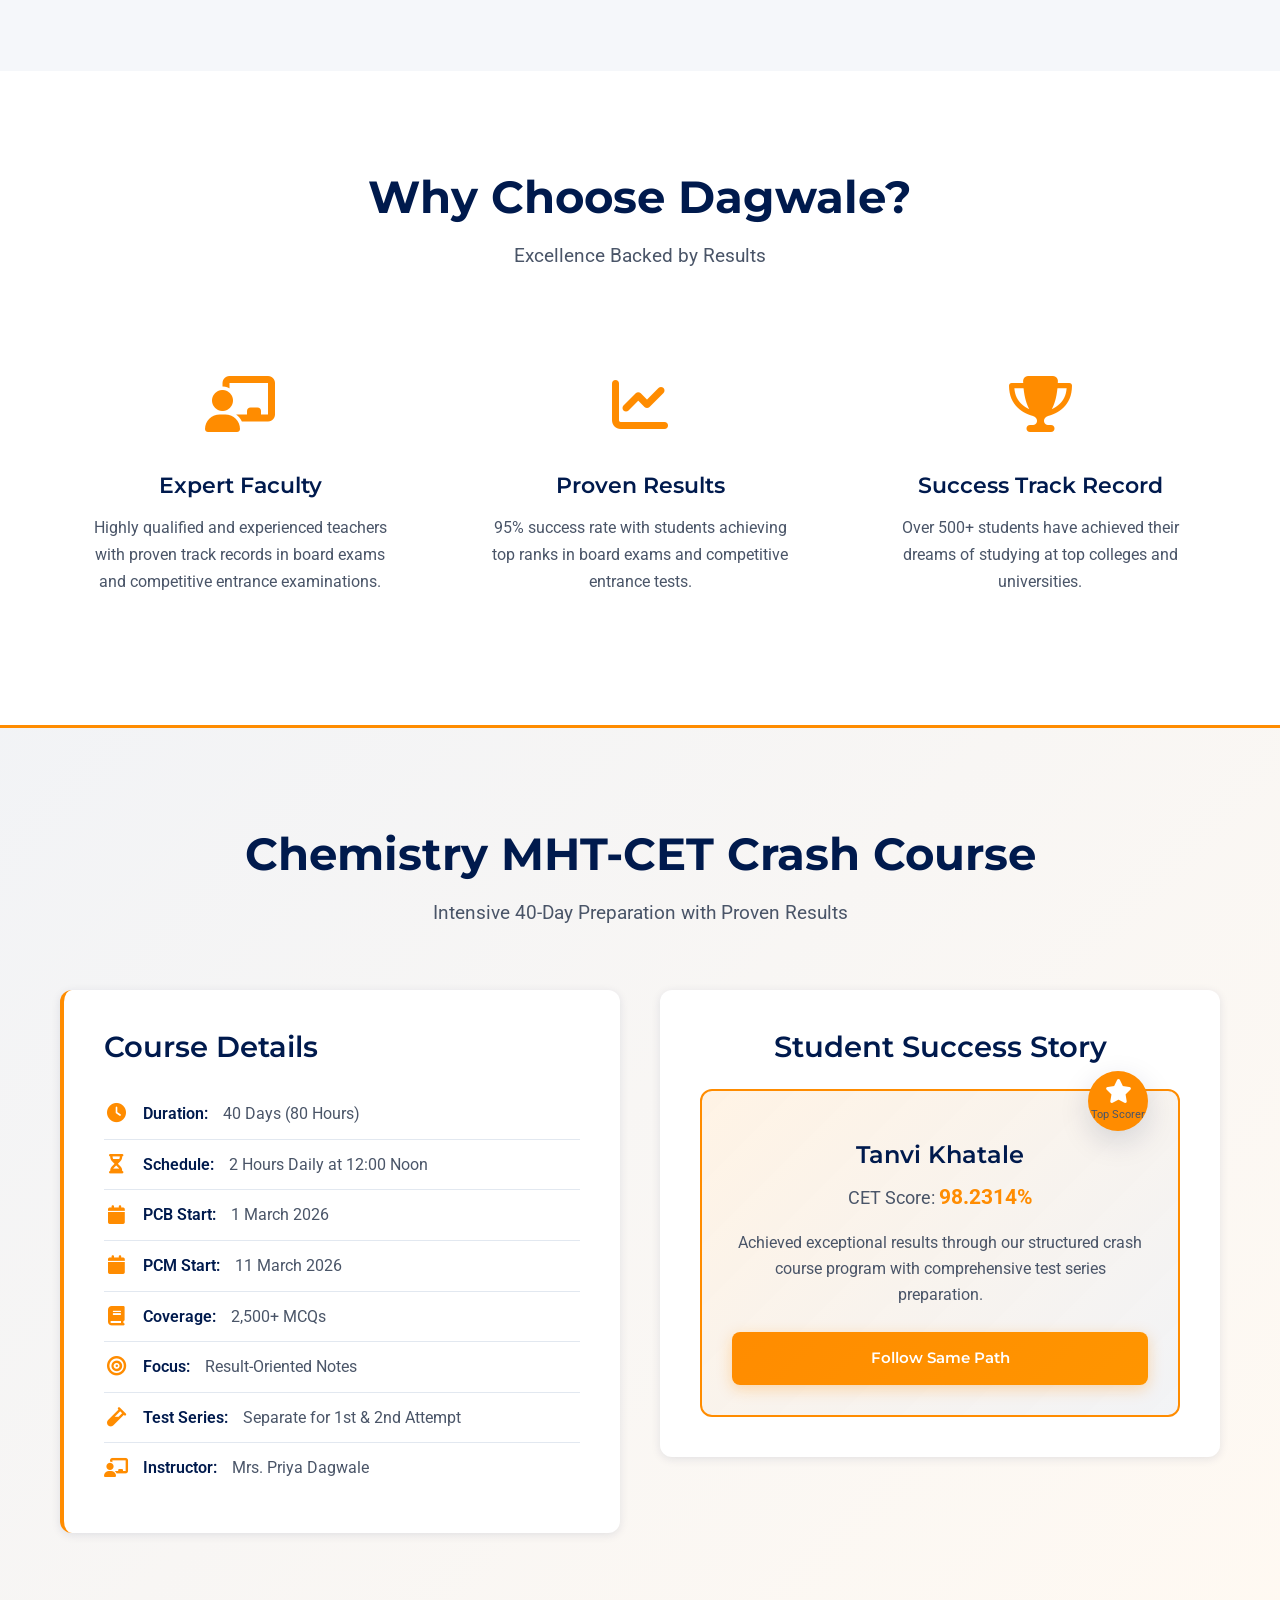
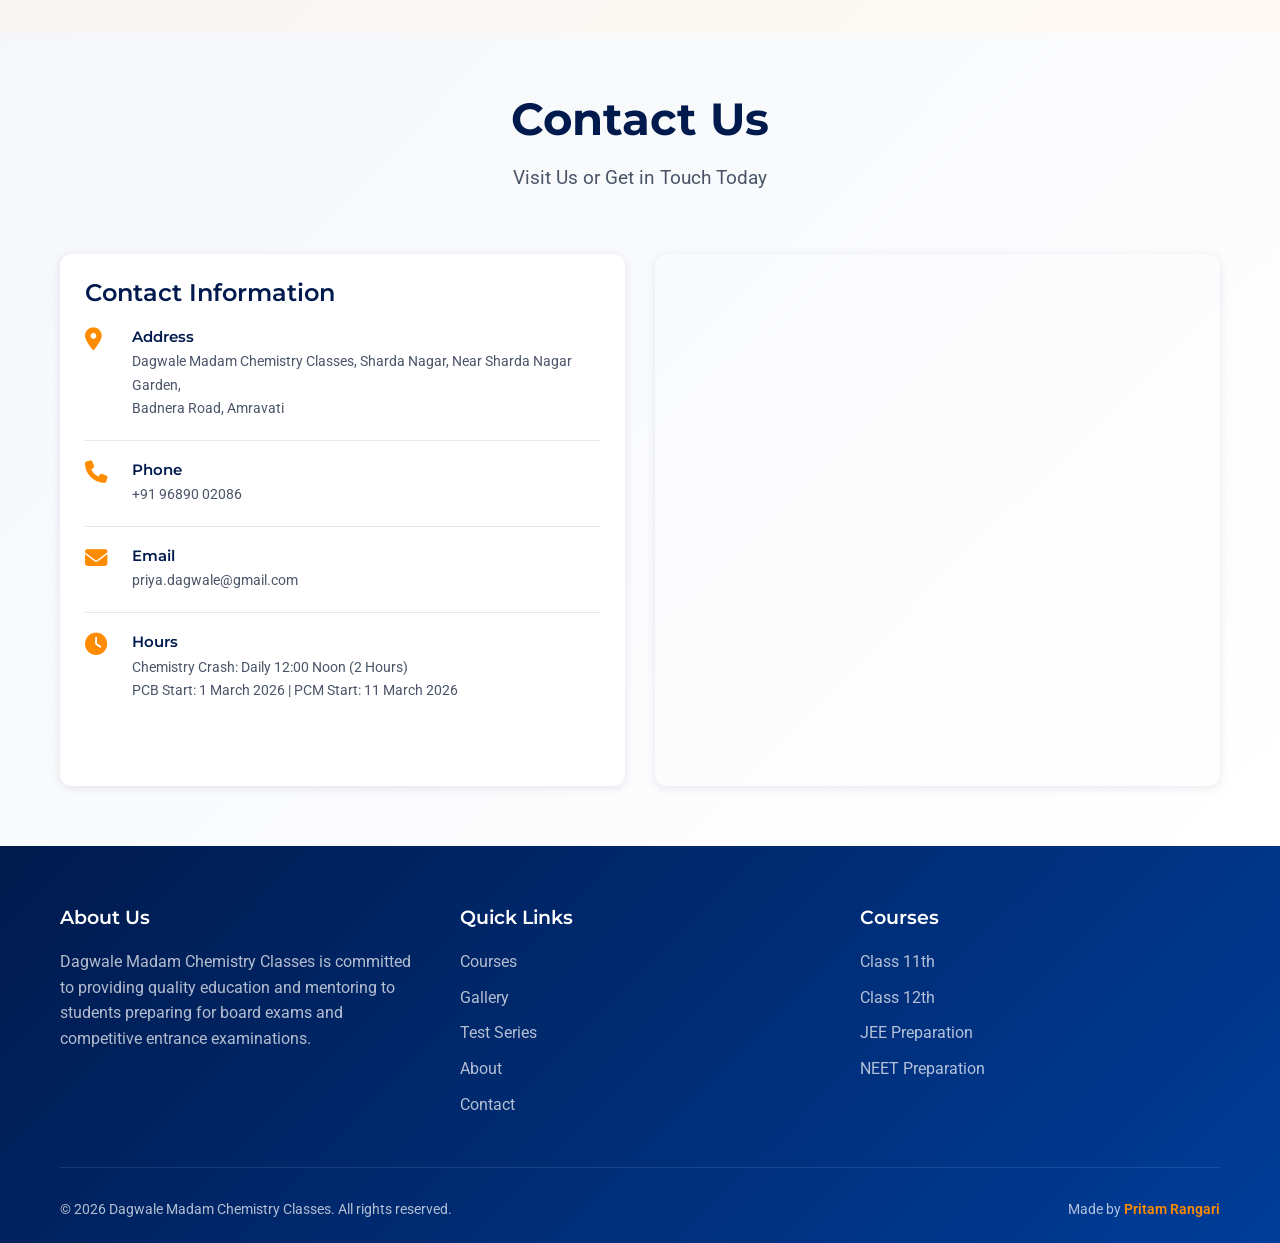
==== commit 19d736e9: "Update hero section: 14+ years experience, 11th, 12th, JEE, NEET, CET, State Board & CBSE" ====
--- a/index.html
+++ b/index.html
@@ -41,7 +41,7 @@
             <div class="container">
                 <div class="hero-text">
                     <h1 class="hero-title">Your Path to Academic Excellence</h1>
-                    <p class="hero-subtitle">Master Class 11th, 12th, and Crack CET, JEE, NEET with Expert Guidance</p>
+                    <p class="hero-subtitle">14+ Years Experience | 11th, 12th, JEE, NEET, CET | State Board & CBSE</p>
                     <div class="hero-buttons">
                         <a href="#contact" class="btn btn-primary">Enroll Now</a>
                         <a href="#courses" class="btn btn-secondary">Explore Courses</a>
@@ -56,7 +56,7 @@
                             <p>Success Rate</p>
                         </div>
                         <div class="stat">
-                            <h3>10+</h3>
+                            <h3>14+</h3>
                             <p>Years Experience</p>
                         </div>
                     </div>
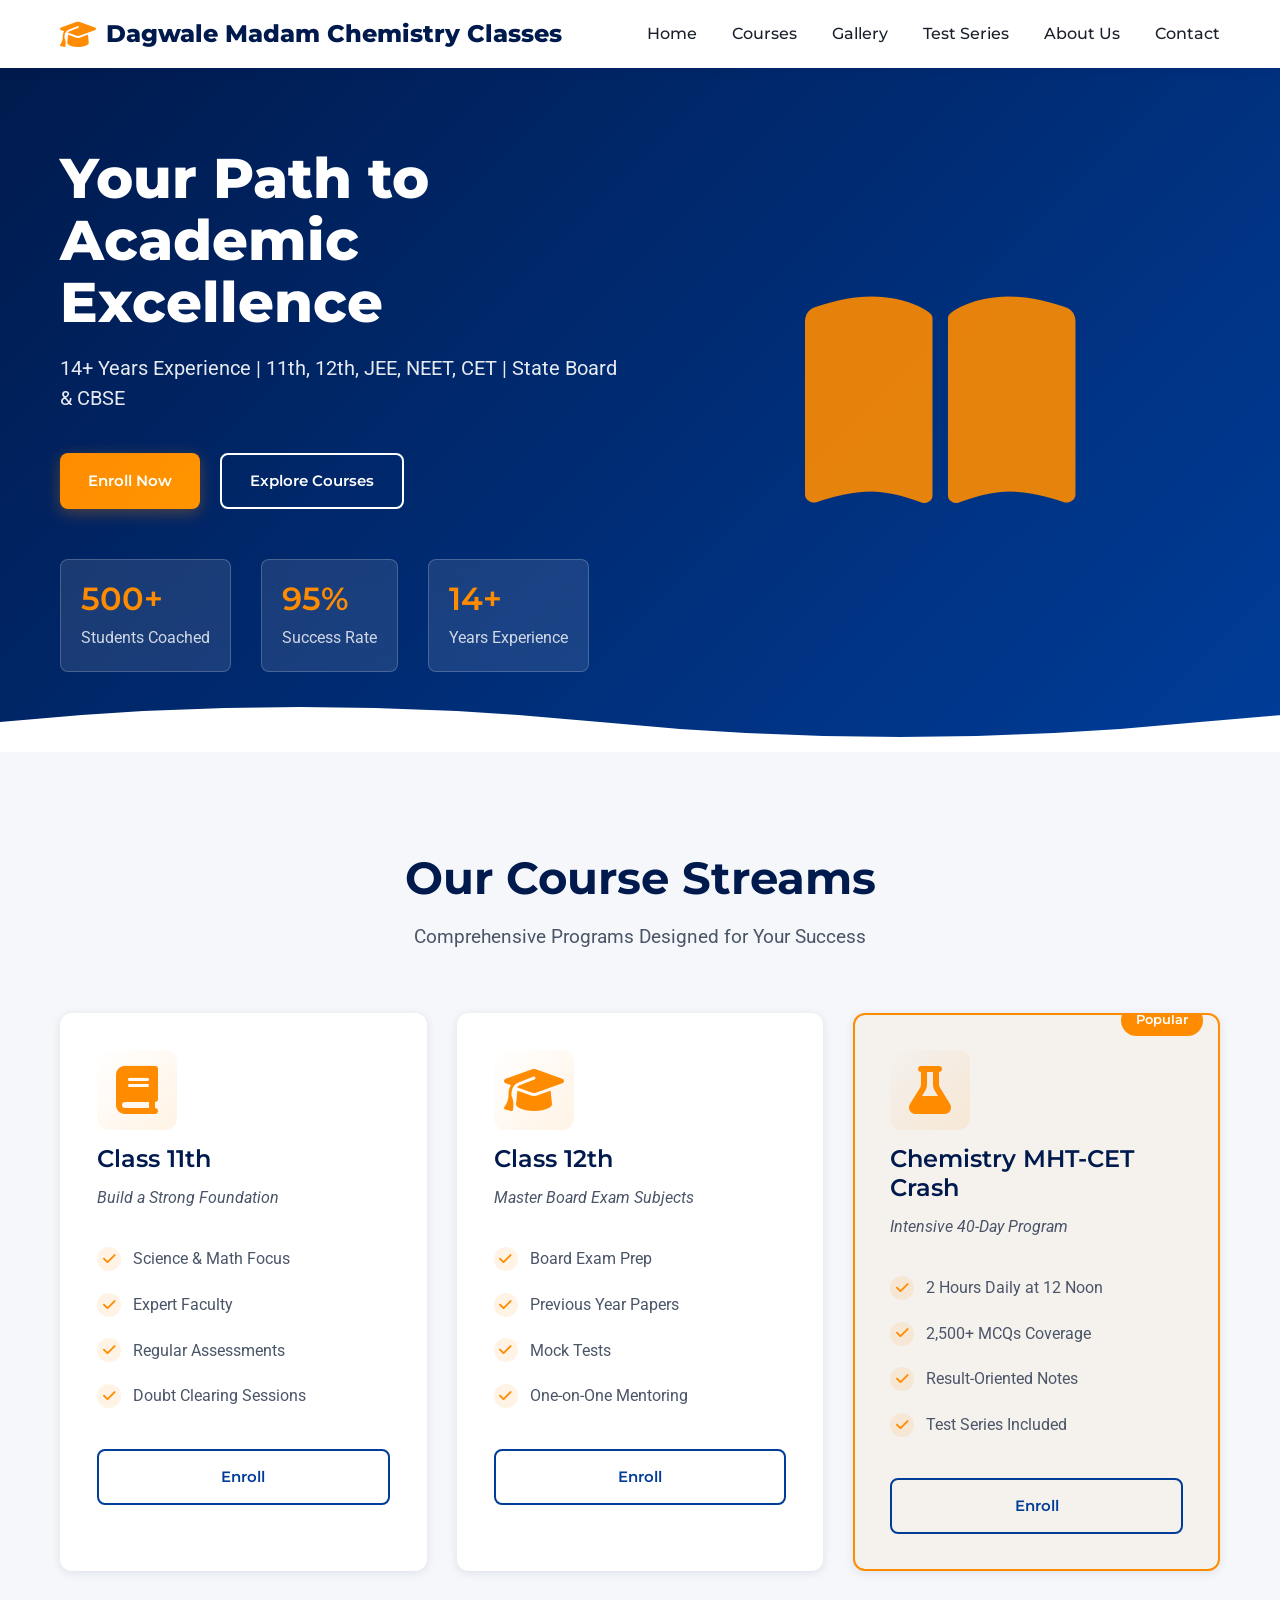
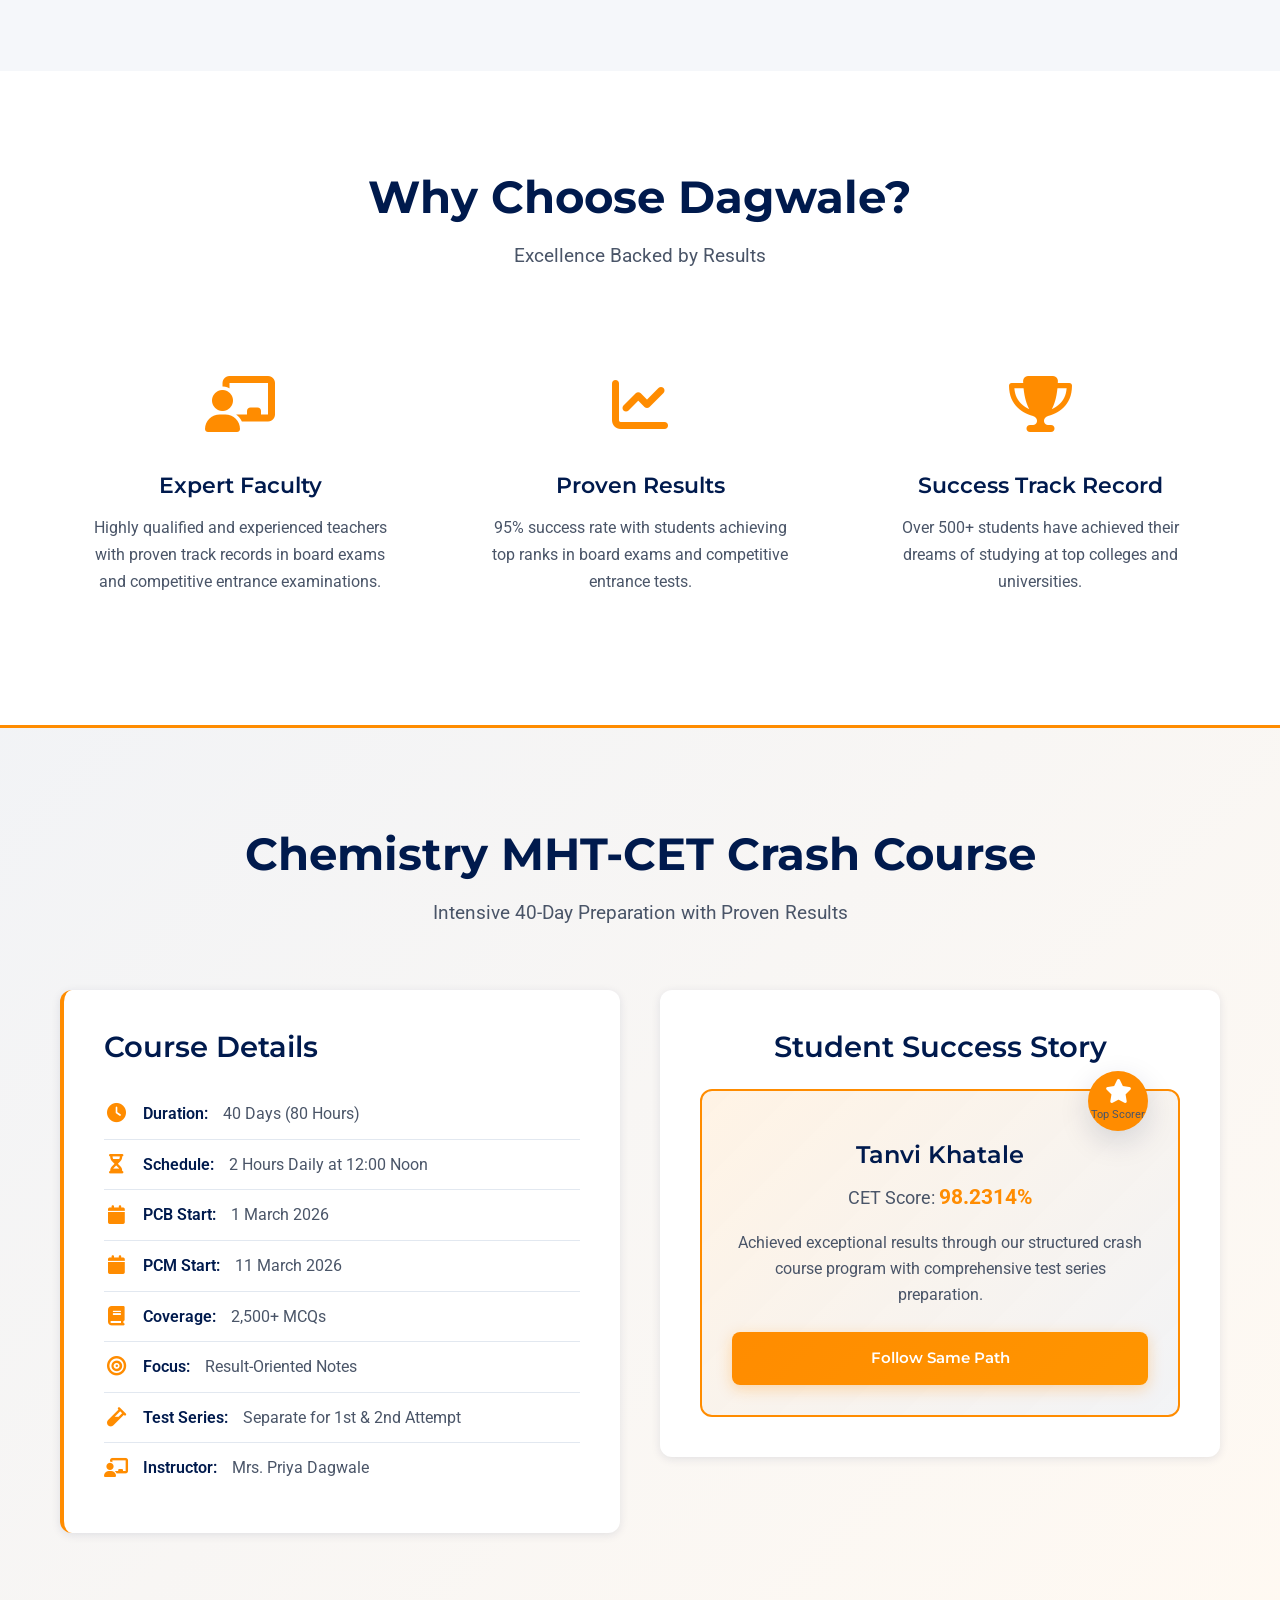
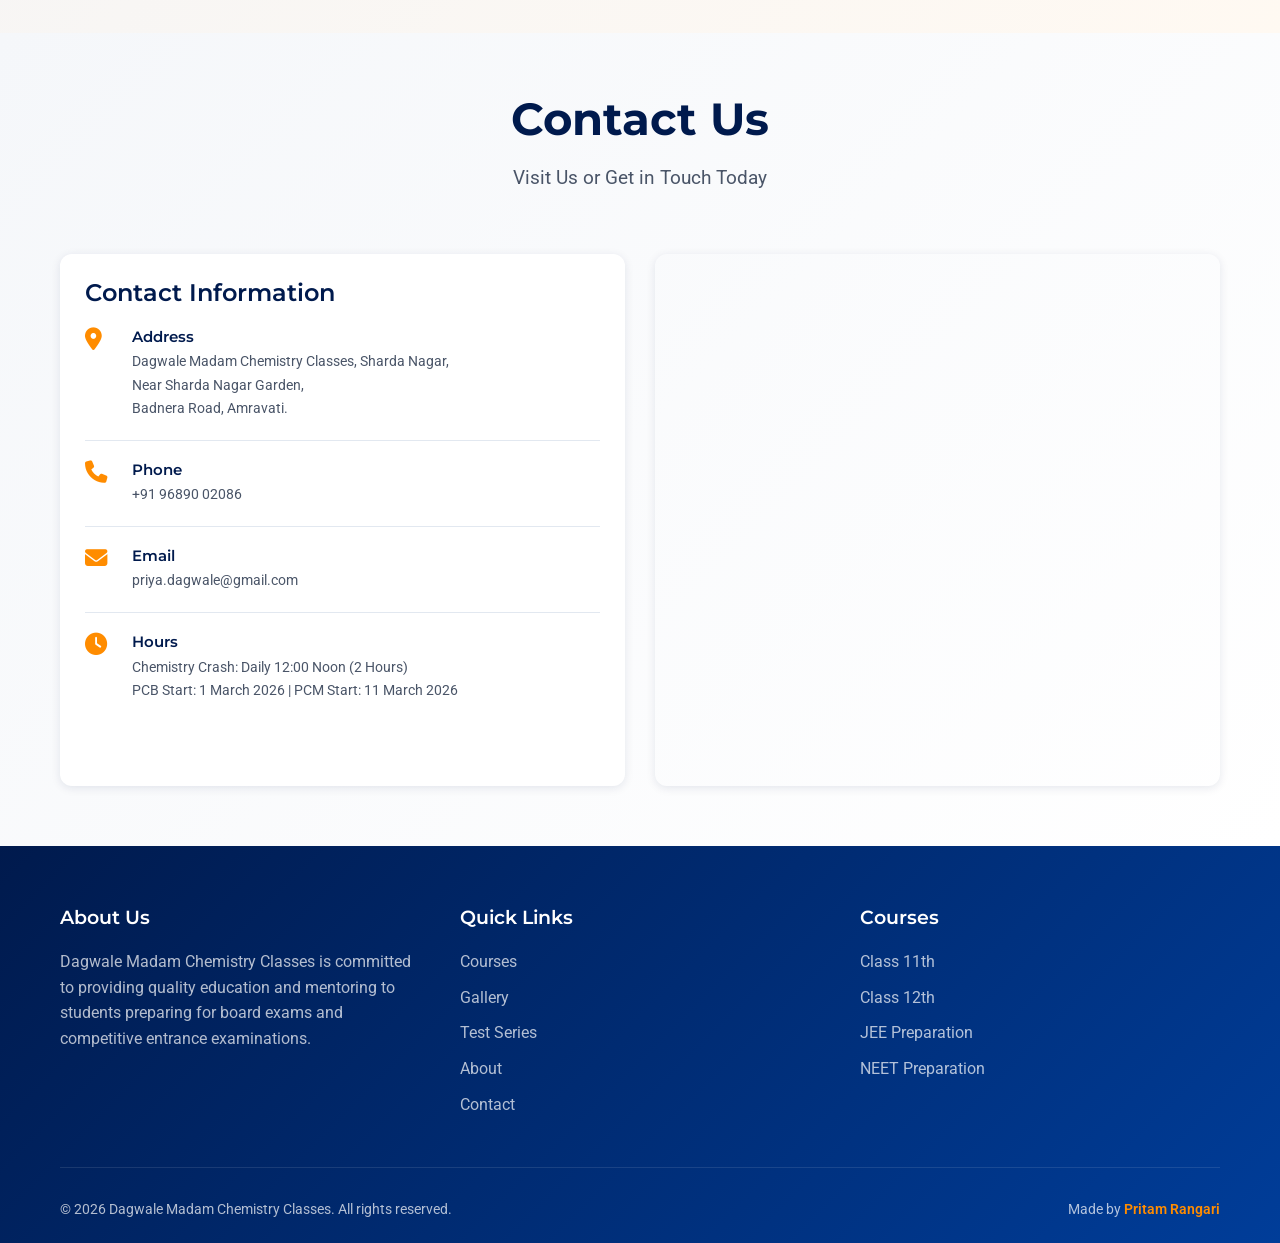
==== commit 9de759ed: "Update address info in index.html" ====
--- a/index.html
+++ b/index.html
@@ -218,7 +218,7 @@
                         <i class="fas fa-map-marker-alt"></i>
                         <div>
                             <h4>Address</h4>
-                            <p>Dagwale Madam Chemistry Classes, Sharda Nagar, Near Sharda Nagar Garden,<br> Badnera Road, Amravati</p>
+                            <p>Dagwale Madam Chemistry Classes, Sharda Nagar,<br> Near Sharda Nagar Garden,<br> Badnera Road, Amravati.</p>
                         </div>
                     </div>
                     <div class="contact-detail">
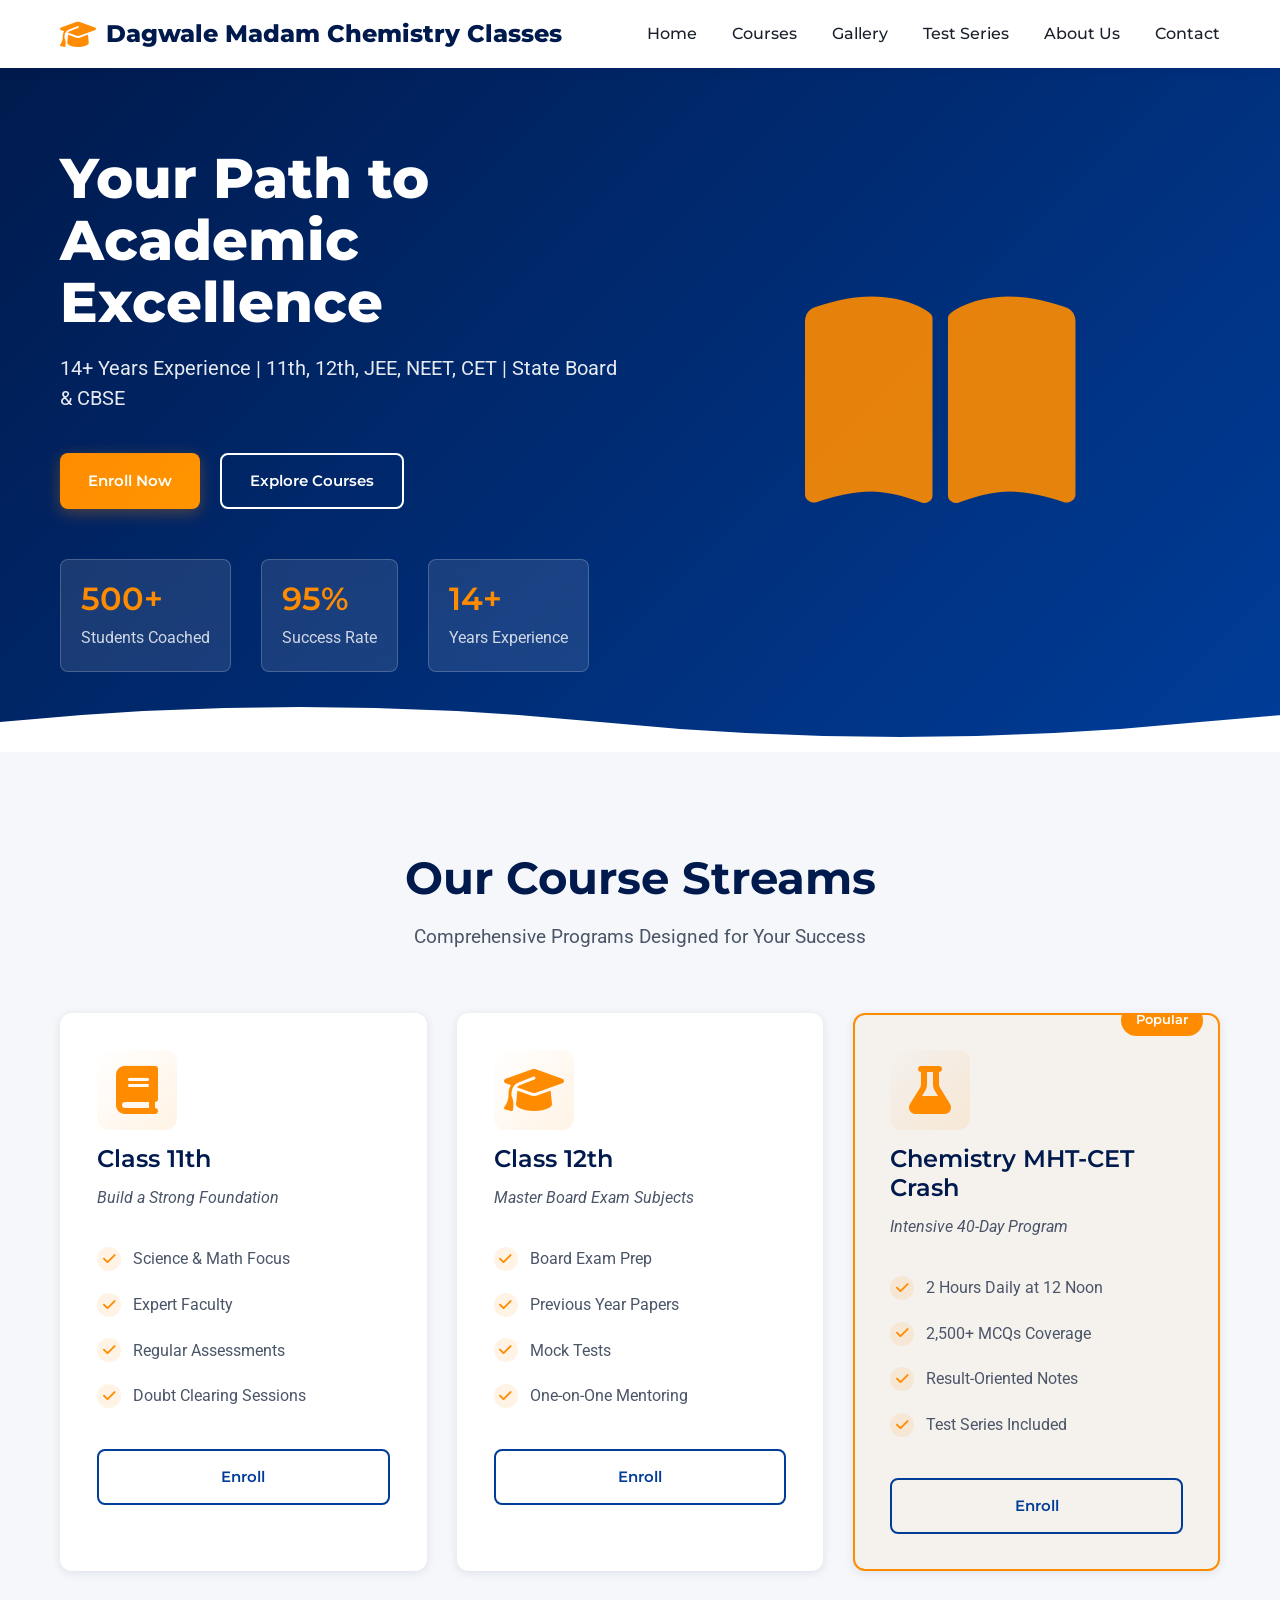
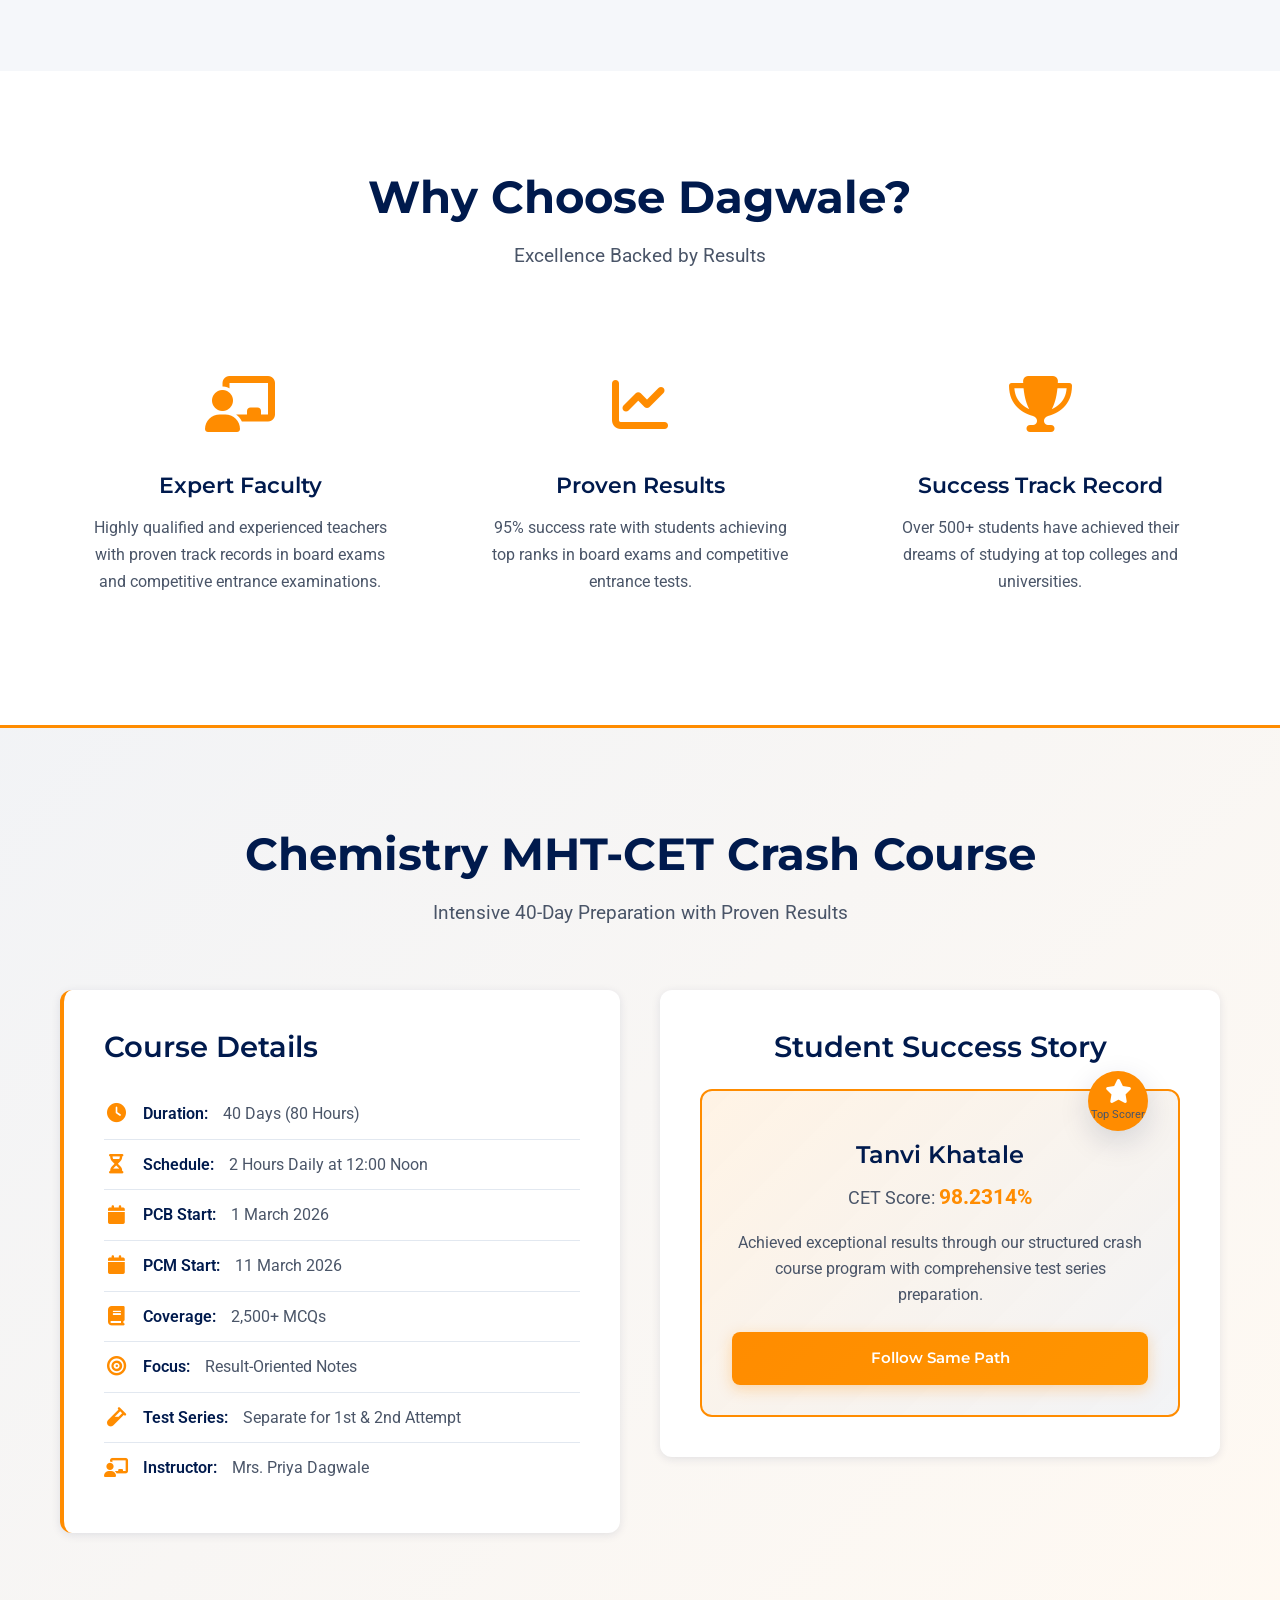
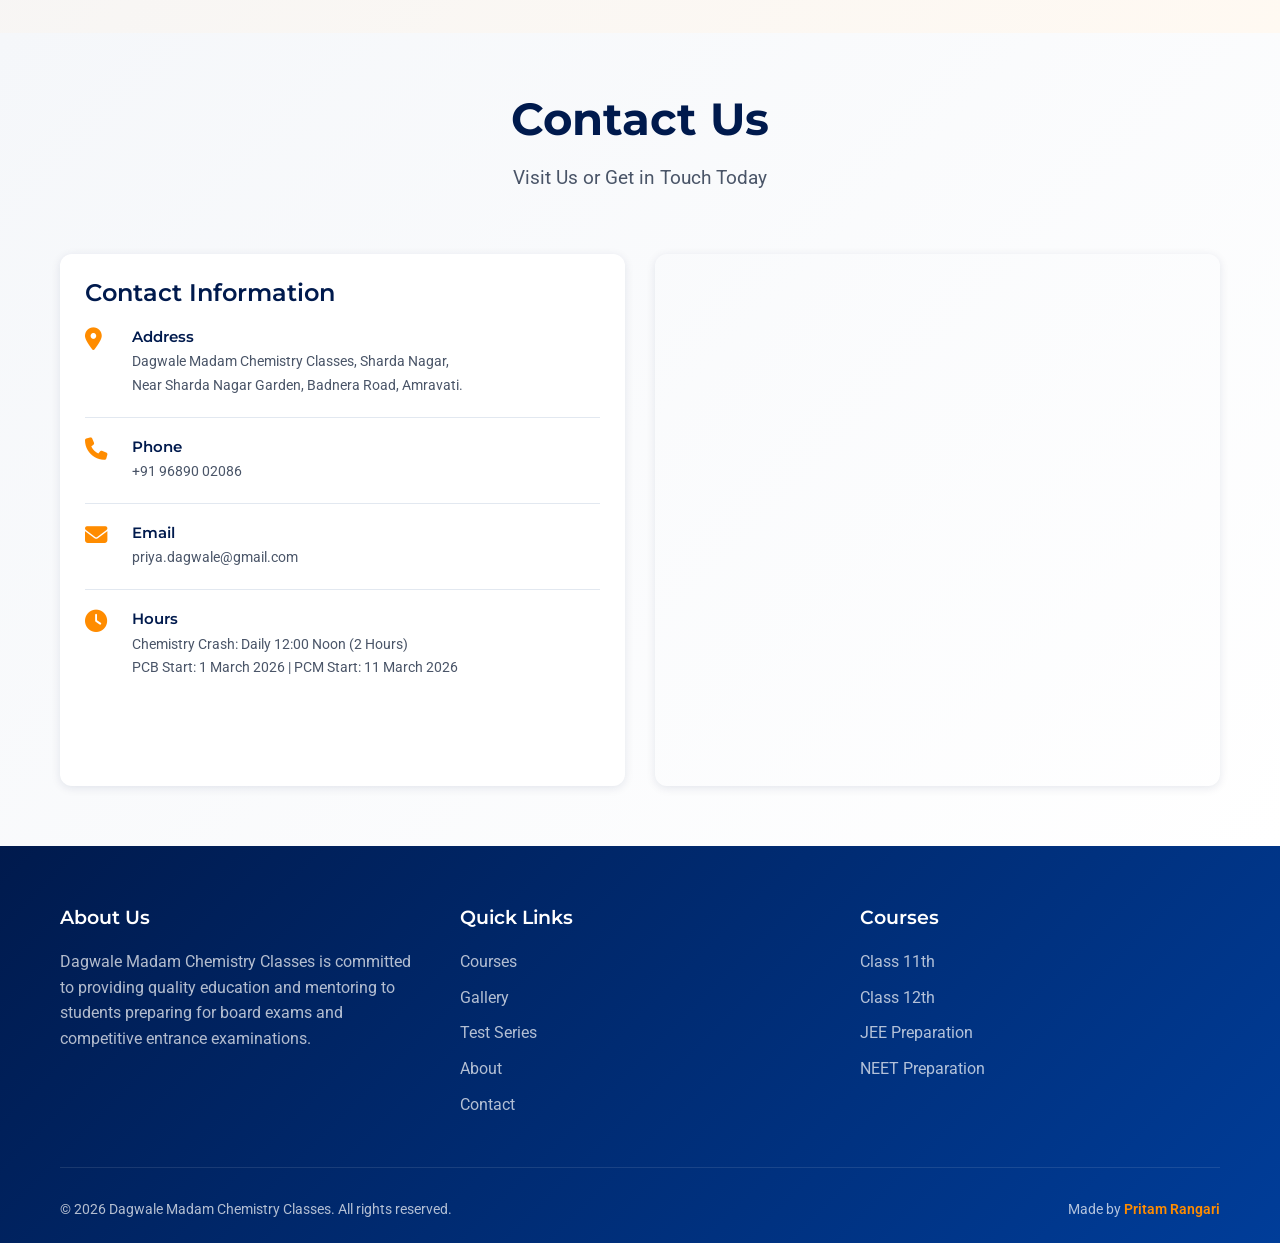
==== commit 4d451497: "Sync latest manual changes in index.html" ====
--- a/index.html
+++ b/index.html
@@ -218,7 +218,7 @@
                         <i class="fas fa-map-marker-alt"></i>
                         <div>
                             <h4>Address</h4>
-                            <p>Dagwale Madam Chemistry Classes, Sharda Nagar,<br> Near Sharda Nagar Garden,<br> Badnera Road, Amravati.</p>
+                            <p>Dagwale Madam Chemistry Classes, Sharda Nagar,<br> Near Sharda Nagar Garden, Badnera Road, Amravati.</p>
                         </div>
                     </div>
                     <div class="contact-detail">
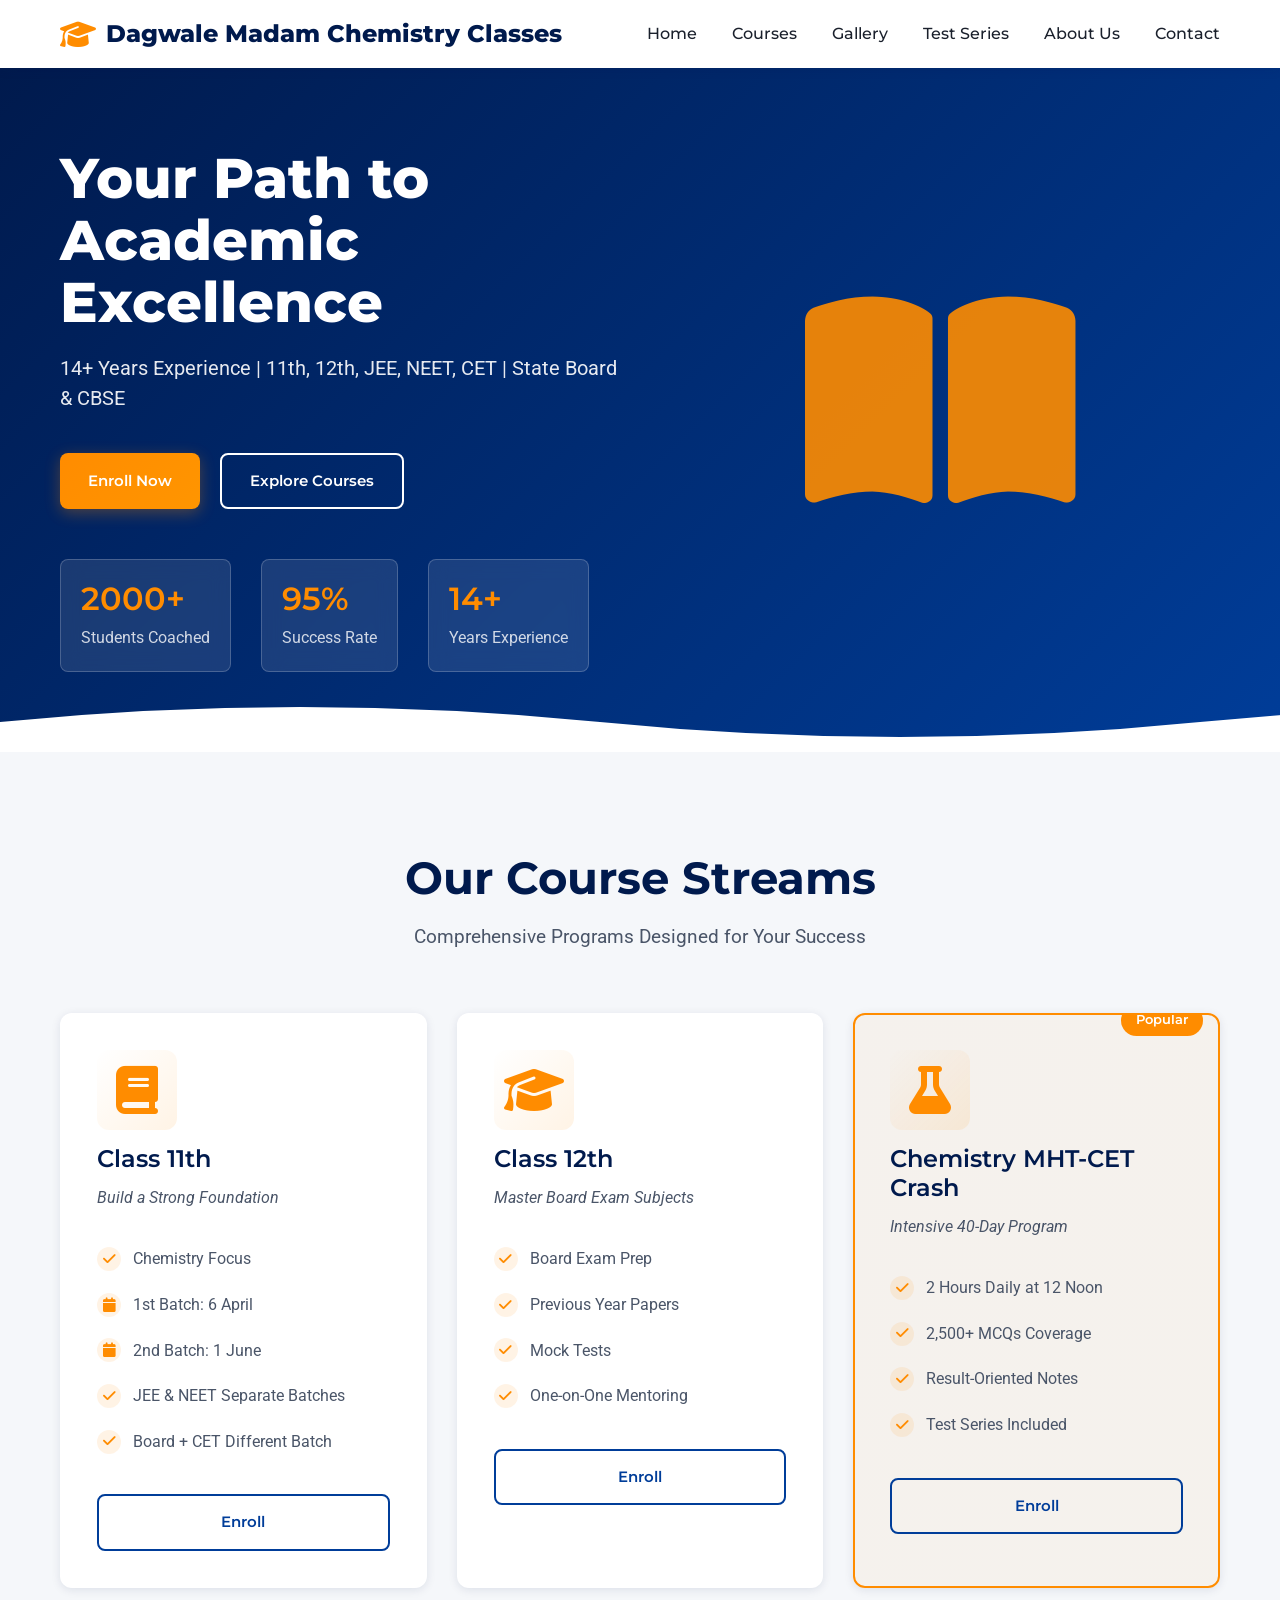
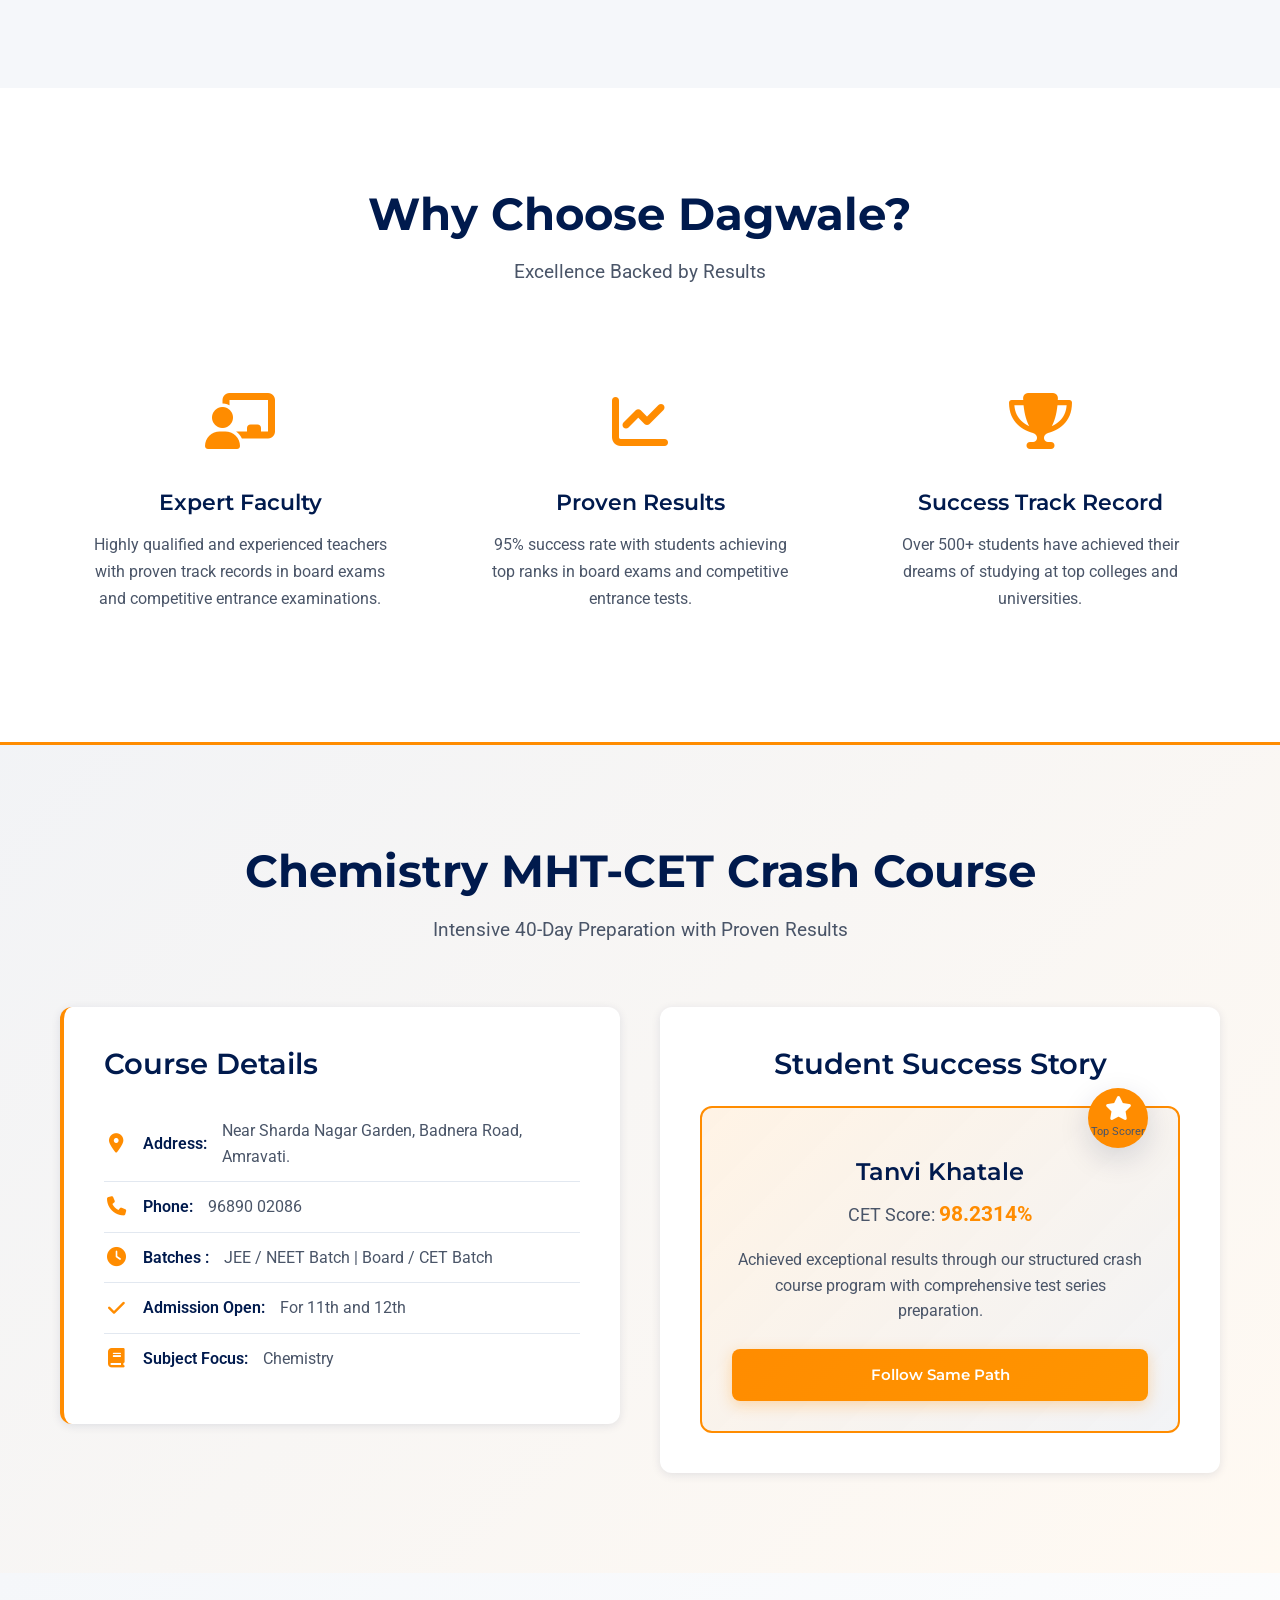
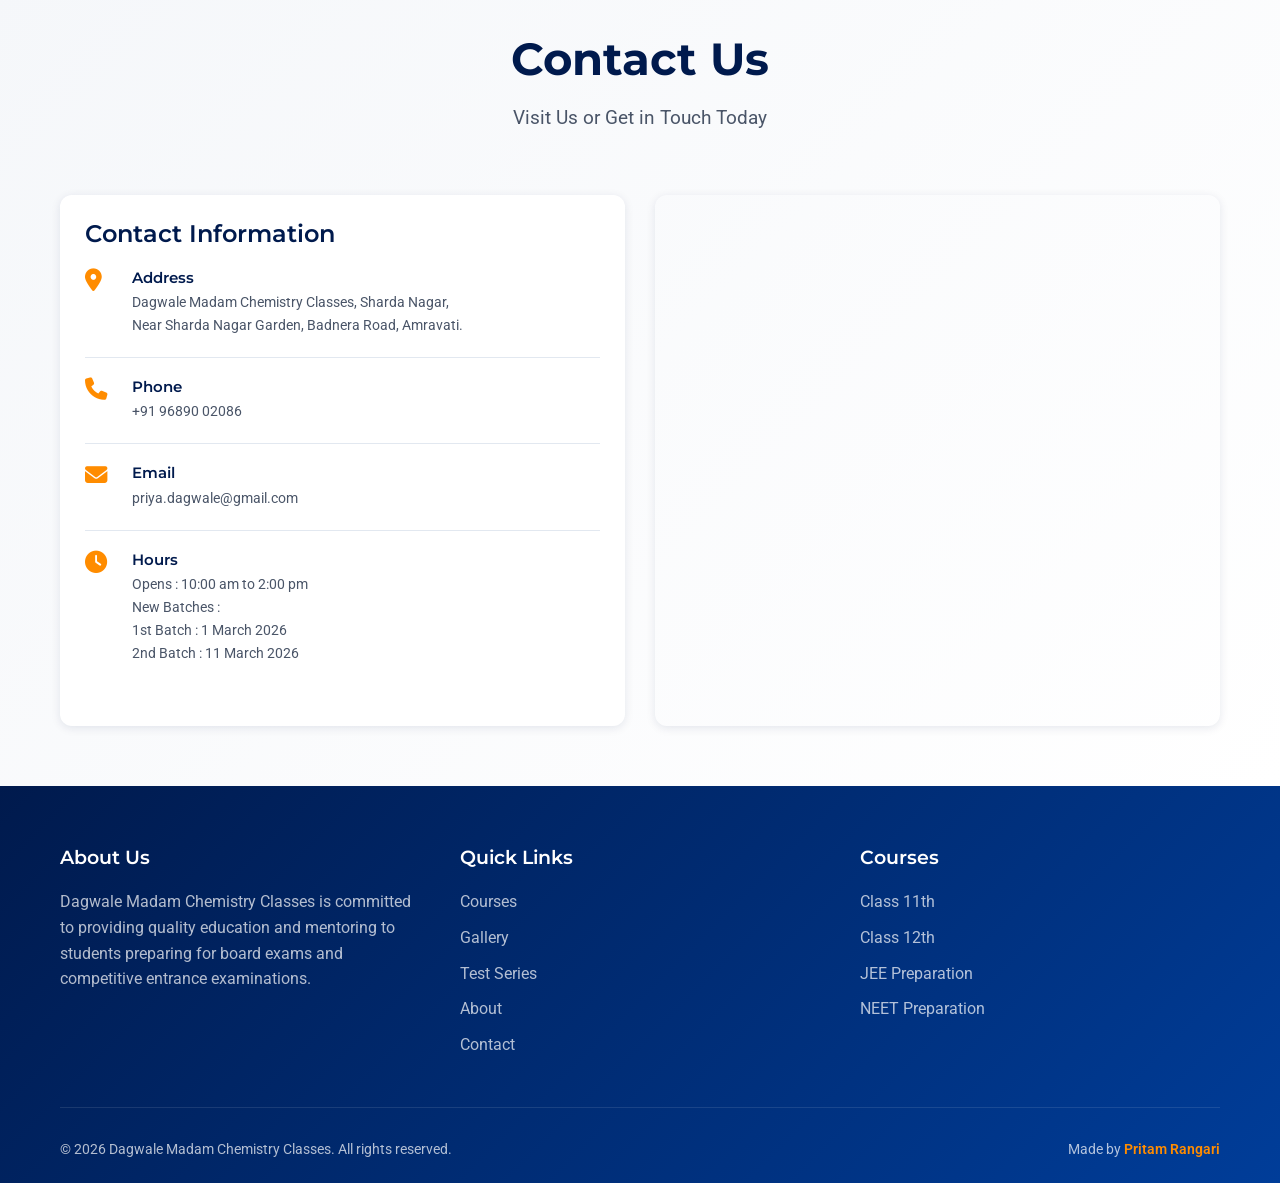
==== commit 2afea7bd: "Update course details: chemistry focus only, batch timings, and student statistics" ====
--- a/index.html
+++ b/index.html
@@ -48,7 +48,7 @@
                     </div>
                     <div class="hero-stats">
                         <div class="stat">
-                            <h3>500+</h3>
+                            <h3>2000+</h3>
                             <p>Students Coached</p>
                         </div>
                         <div class="stat">
@@ -87,10 +87,11 @@
                     <h3>Class 11th</h3>
                     <p>Build a Strong Foundation</p>
                     <ul class="course-features">
-                        <li><i class="fas fa-check"></i> Science & Math Focus</li>
-                        <li><i class="fas fa-check"></i> Expert Faculty</li>
-                        <li><i class="fas fa-check"></i> Regular Assessments</li>
-                        <li><i class="fas fa-check"></i> Doubt Clearing Sessions</li>
+                        <li><i class="fas fa-check"></i> Chemistry Focus</li>
+                        <li><i class="fas fa-calendar"></i> 1st Batch: 6 April</li>
+                        <li><i class="fas fa-calendar"></i> 2nd Batch: 1 June</li>
+                        <li><i class="fas fa-check"></i> JEE & NEET Separate Batches</li>
+                        <li><i class="fas fa-check"></i> Board + CET Different Batch</li>
                     </ul>
                     <a href="#contact" class="btn btn-outline">Enroll</a>
                 </div>
@@ -176,14 +177,11 @@
                     <div class="info-box">
                         <h3>Course Details</h3>
                         <ul class="details-list">
-                            <li><i class="fas fa-clock"></i> <strong>Duration:</strong> 40 Days (80 Hours)</li>
-                            <li><i class="fas fa-hourglass-half"></i> <strong>Schedule:</strong> 2 Hours Daily at 12:00 Noon</li>
-                            <li><i class="fas fa-calendar"></i> <strong>PCB Start:</strong> 1 March 2026</li>
-                            <li><i class="fas fa-calendar"></i> <strong>PCM Start:</strong> 11 March 2026</li>
-                            <li><i class="fas fa-book"></i> <strong>Coverage:</strong> 2,500+ MCQs</li>
-                            <li><i class="fas fa-bullseye"></i> <strong>Focus:</strong> Result-Oriented Notes</li>
-                            <li><i class="fas fa-vial"></i> <strong>Test Series:</strong> Separate for 1st & 2nd Attempt</li>
-                            <li><i class="fas fa-chalkboard-user"></i> <strong>Instructor:</strong> Mrs. Priya Dagwale</li>
+                            <li><i class="fas fa-map-marker-alt"></i> <strong>Address:</strong> Near Sharda Nagar Garden, Badnera Road, Amravati.</li>
+                            <li><i class="fas fa-phone"></i> <strong>Phone:</strong> 96890 02086</li>
+                            <li><i class="fas fa-clock"></i> <strong>Batches :</strong>JEE / NEET Batch | Board / CET Batch </li>
+                            <li><i class="fas fa-check"></i> <strong>Admission Open:</strong> For 11th and 12th</li>
+                            <li><i class="fas fa-book"></i> <strong>Subject Focus:</strong> Chemistry </li>
                         </ul>
                     </div>
                     <div class="success-story">
@@ -239,7 +237,8 @@
                         <i class="fas fa-clock"></i>
                         <div>
                             <h4>Hours</h4>
-                            <p>Chemistry Crash: Daily 12:00 Noon (2 Hours)<br>PCB Start: 1 March 2026 | PCM Start: 11 March 2026</p>
+                            <p> Opens : 10:00 am to 2:00 pm<br>
+                                New Batches :<br> 1st Batch : 1 March 2026 <br> 2nd Batch : 11 March 2026</p>
                         </div>
                     </div>
                 </div>
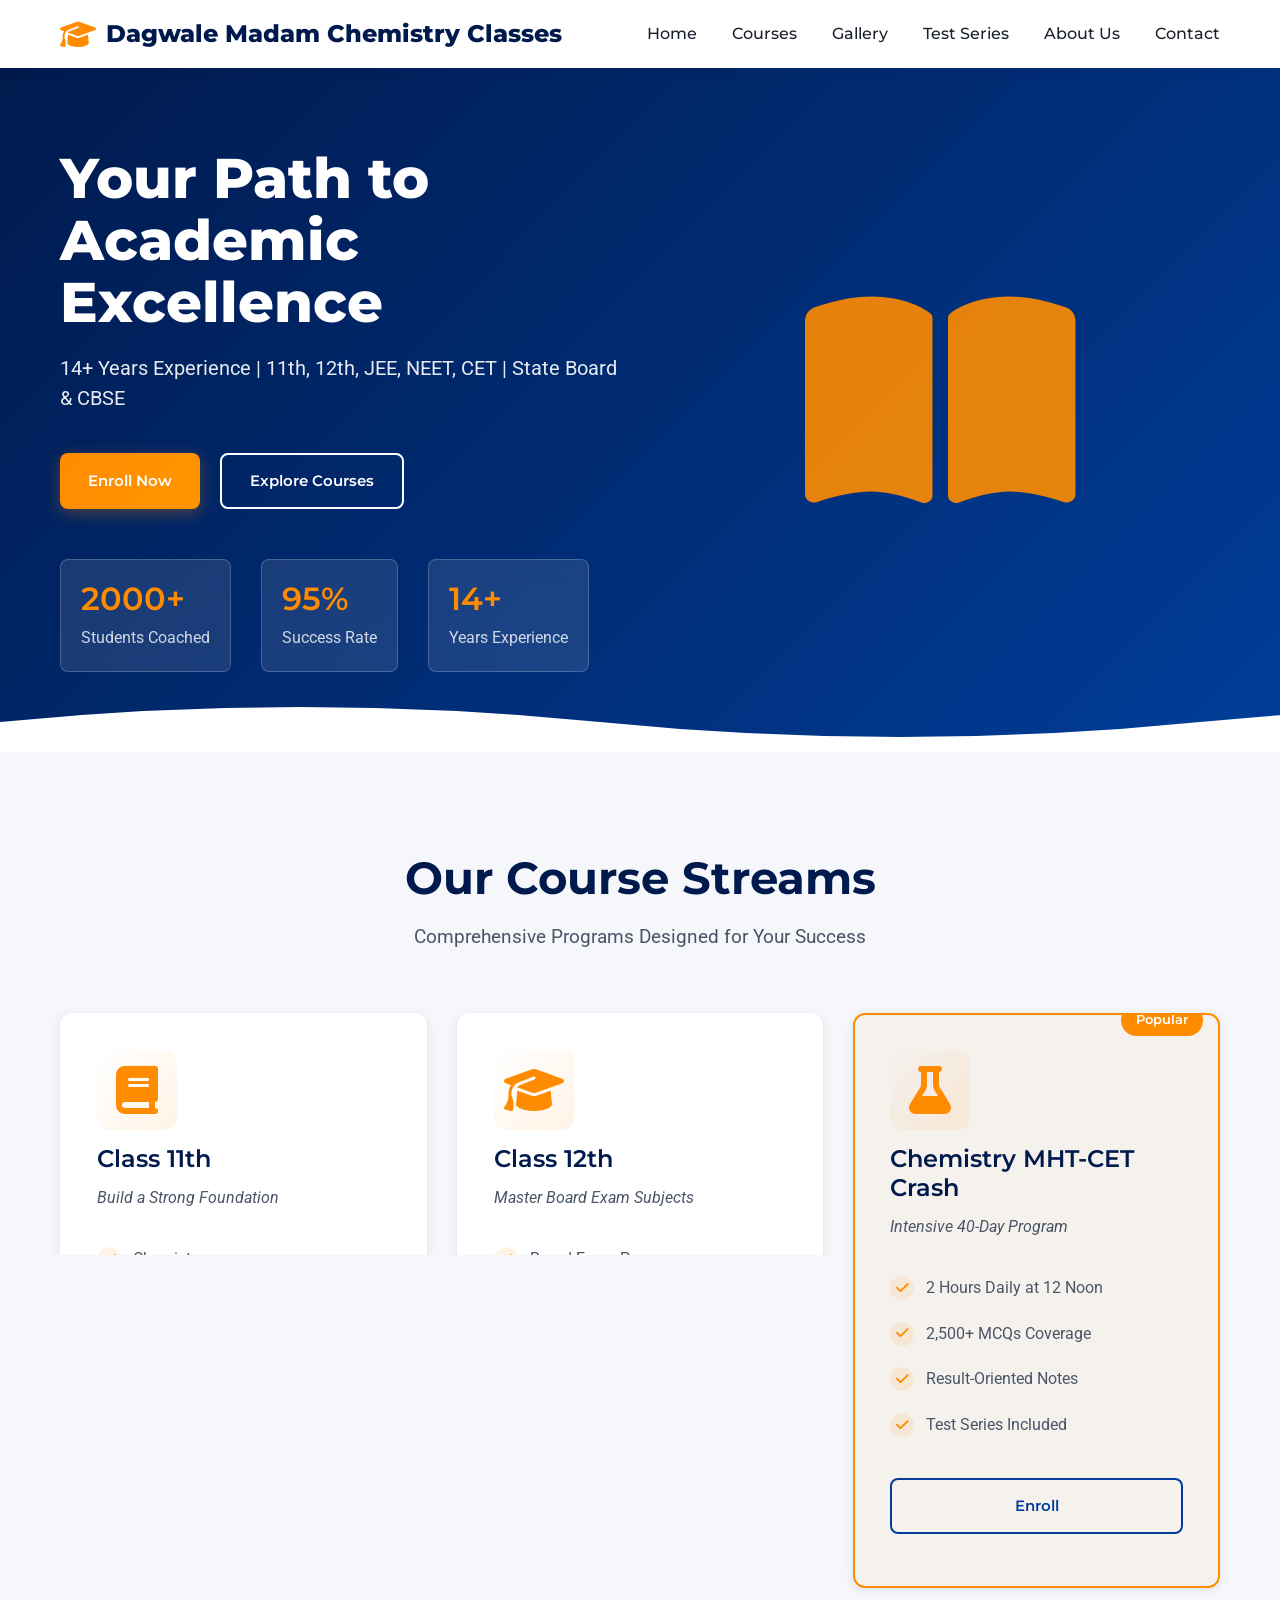
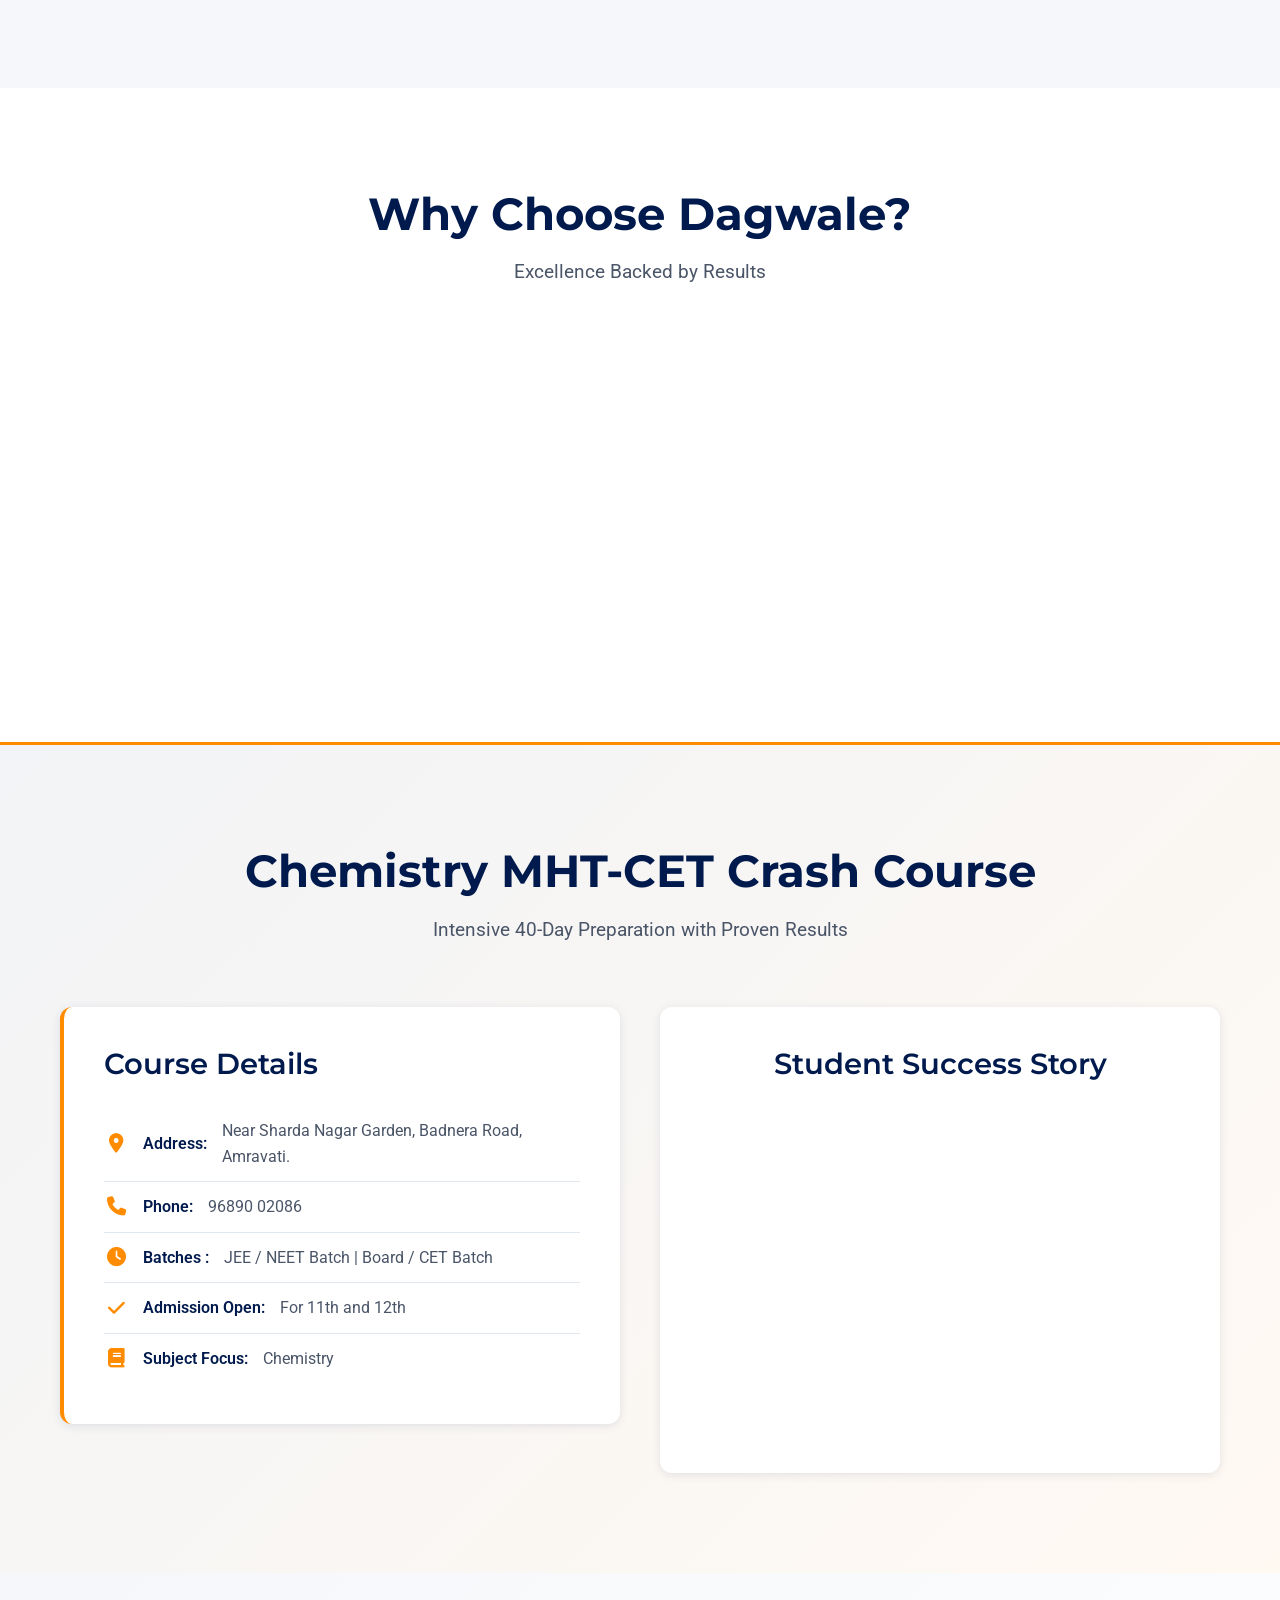
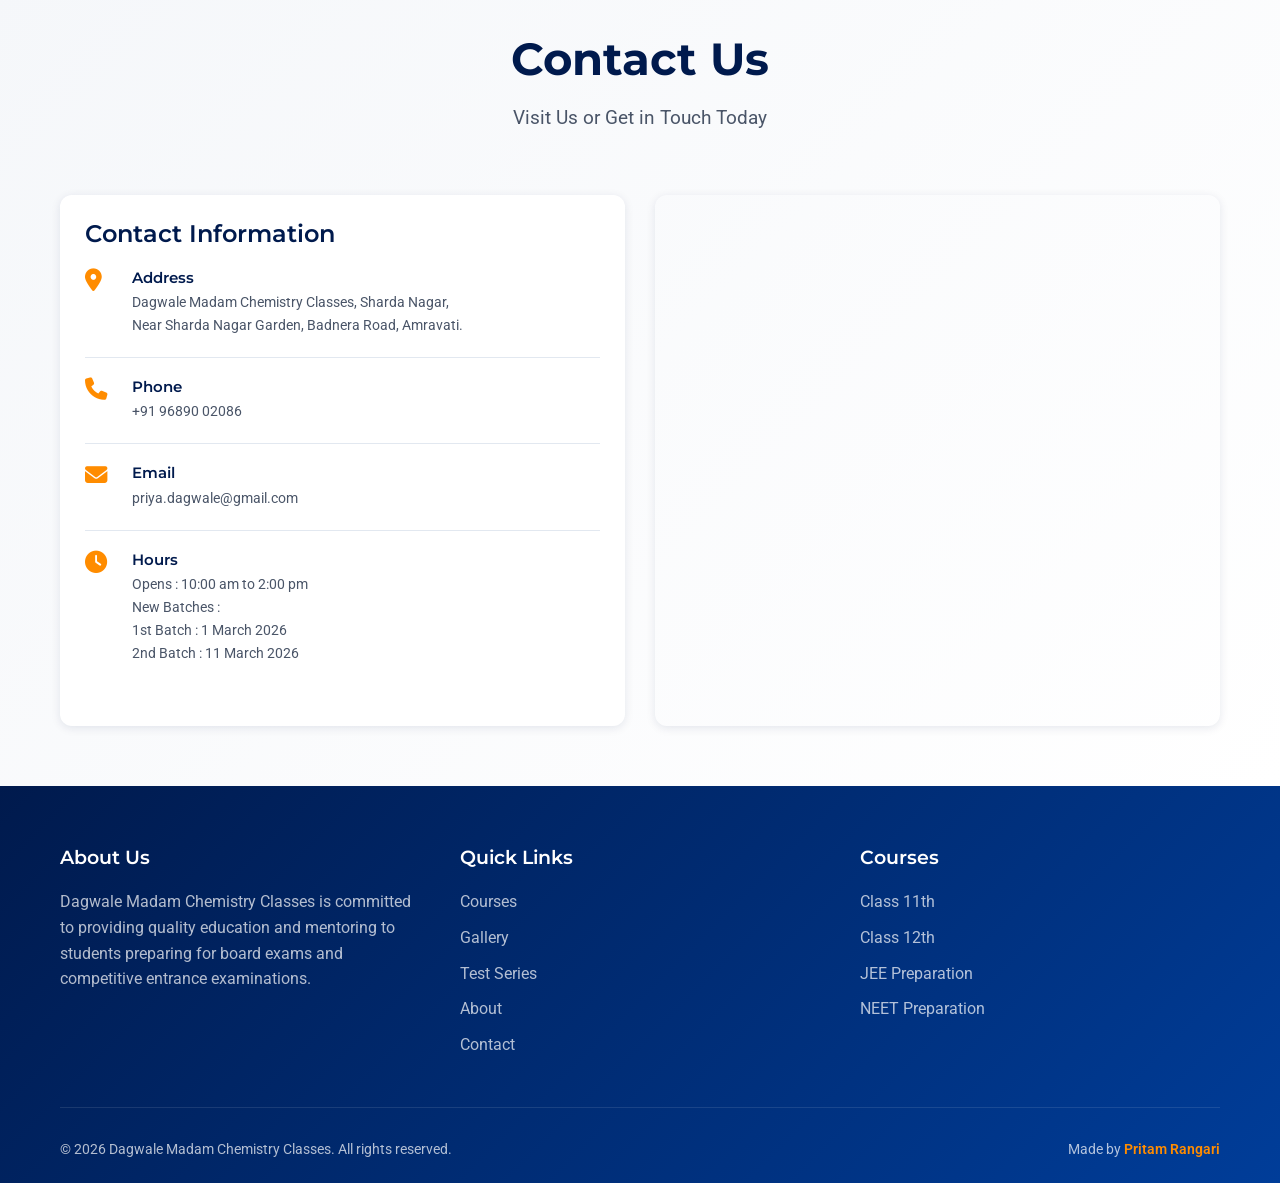
==== commit 7c14d01f: "Update index.html with latest changes" ====
--- a/index.html
+++ b/index.html
@@ -87,9 +87,9 @@
                     <h3>Class 11th</h3>
                     <p>Build a Strong Foundation</p>
                     <ul class="course-features">
-                        <li><i class="fas fa-check"></i> Chemistry Focus</li>
-                        <li><i class="fas fa-calendar"></i> 1st Batch: 6 April</li>
-                        <li><i class="fas fa-calendar"></i> 2nd Batch: 1 June</li>
+                        <li><i class="fas fa-check"></i> Chemistry </li>
+                        <li><i class="fas fa-check"></i> 1st Batch: 6 April</li>
+                        <li><i class="fas fa-check"></i> 2nd Batch: 1 June</li>
                         <li><i class="fas fa-check"></i> JEE & NEET Separate Batches</li>
                         <li><i class="fas fa-check"></i> Board + CET Different Batch</li>
                     </ul>
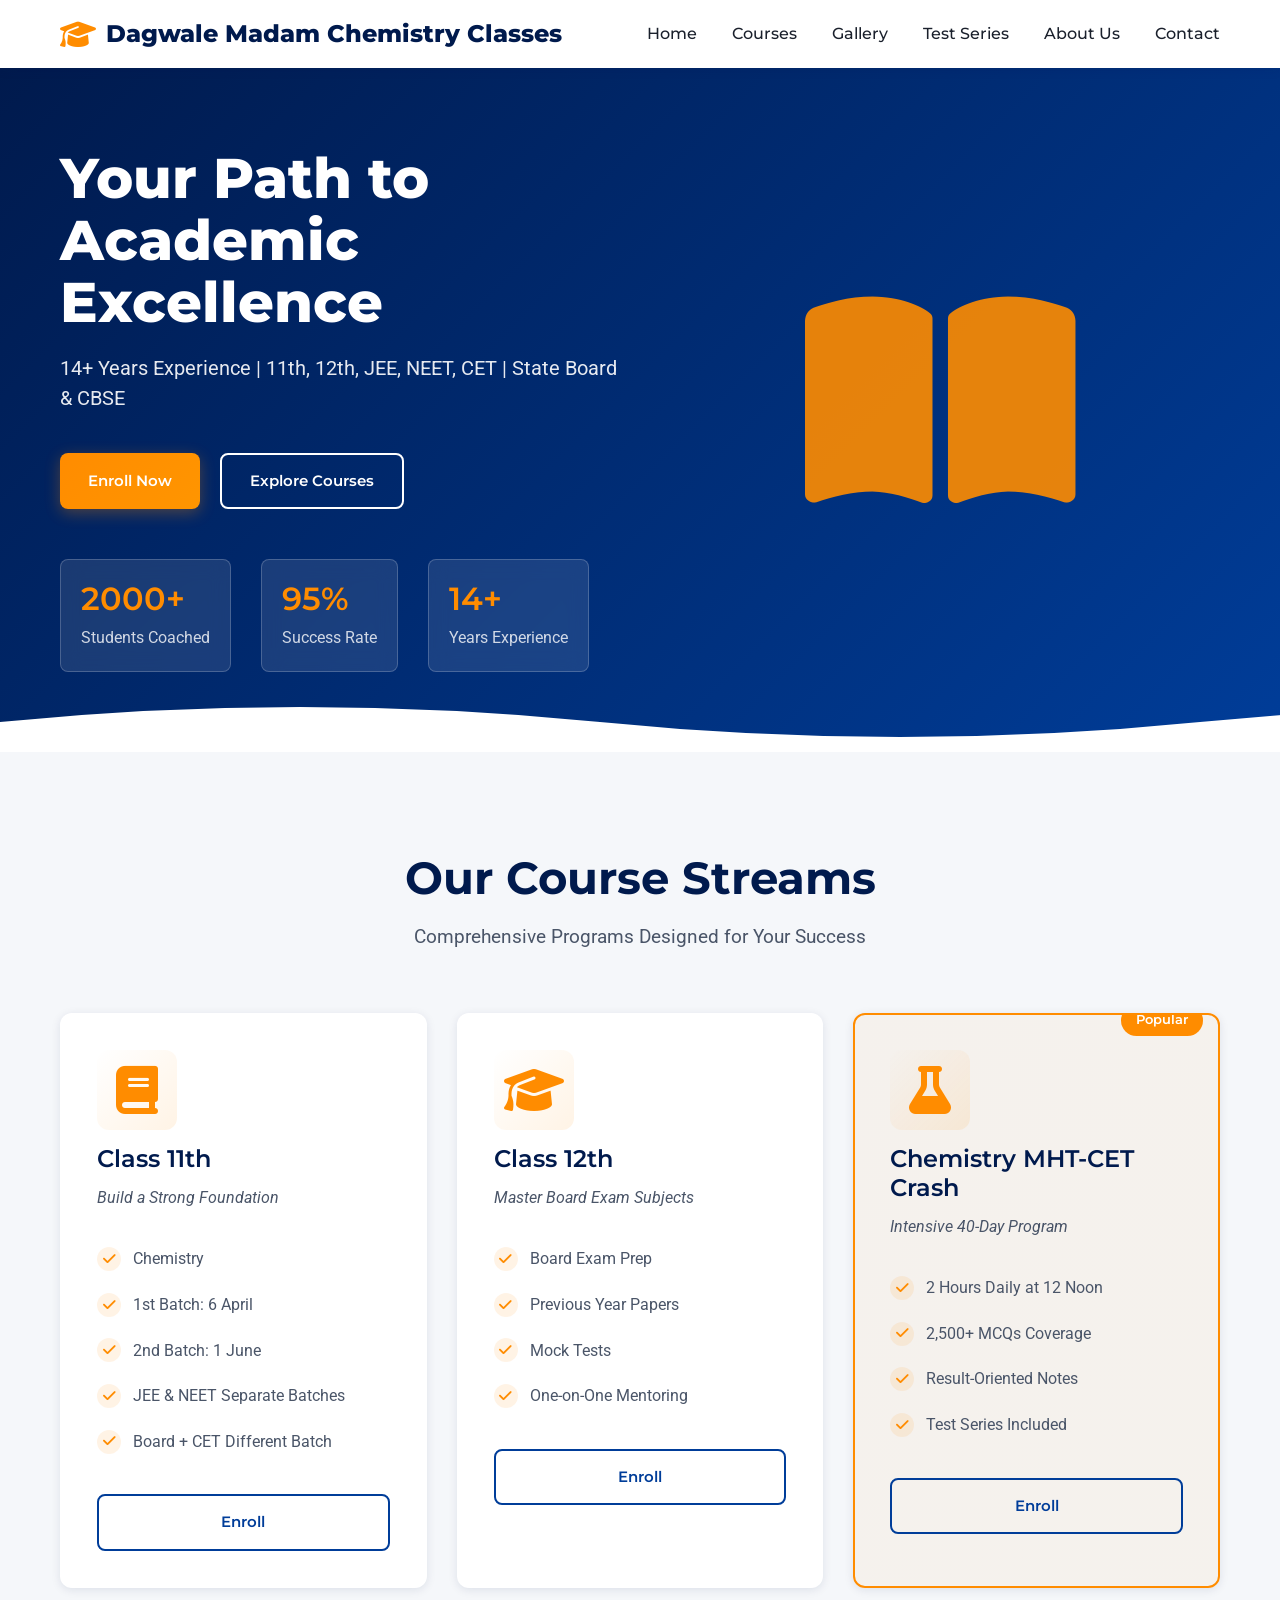
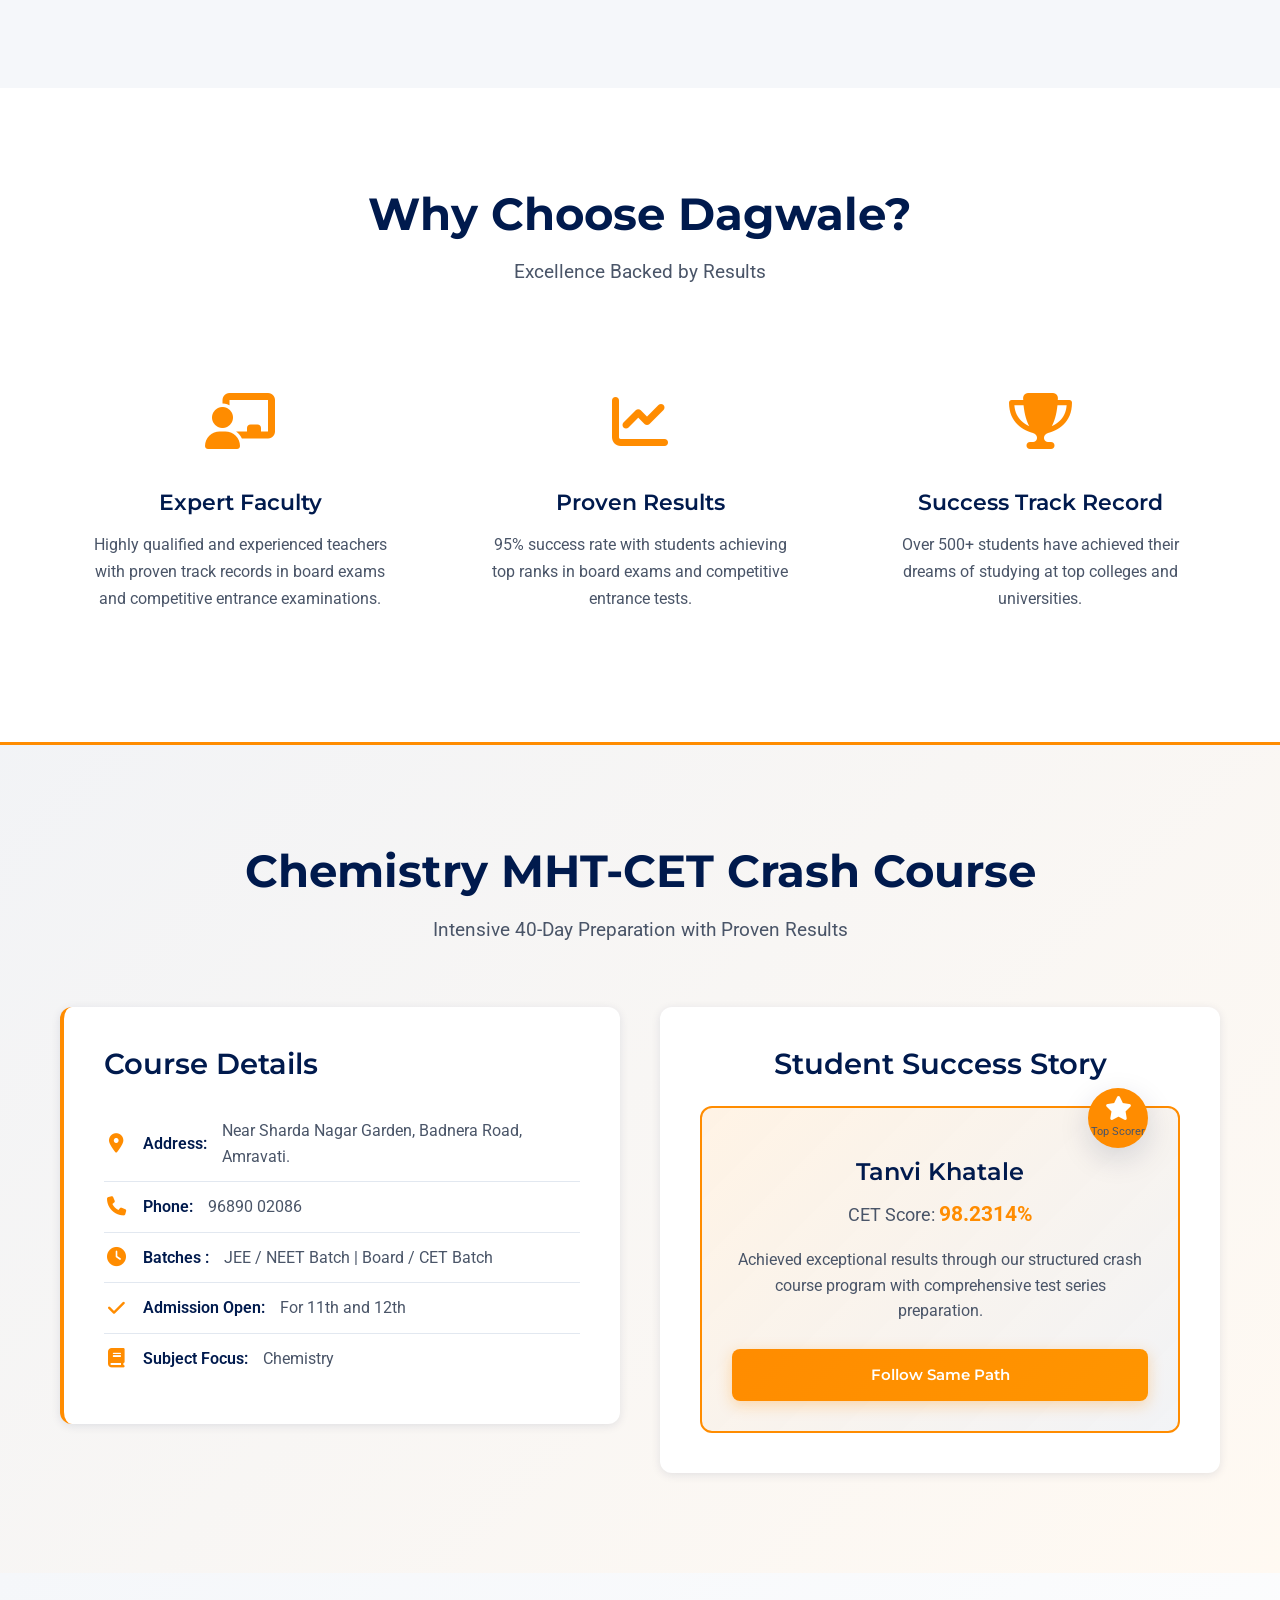
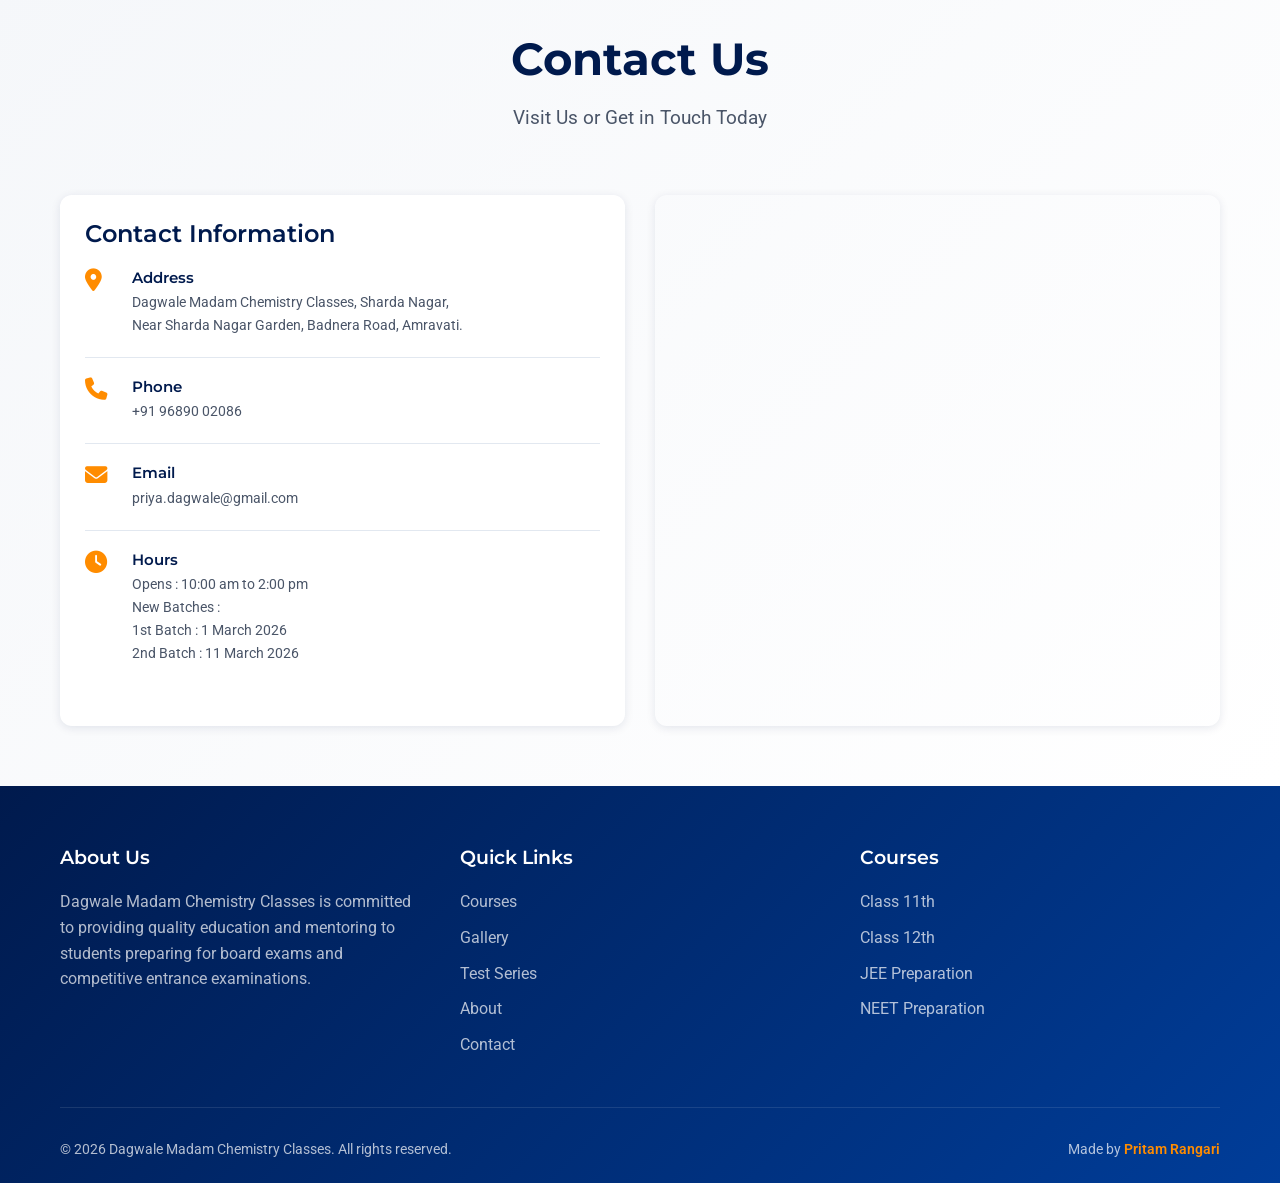
==== commit 318e9bb5: "Update page title for chemistry classes" ====
--- a/index.html
+++ b/index.html
@@ -4,7 +4,7 @@
     <meta charset="UTF-8">
     <meta name="viewport" content="width=device-width, initial-scale=1.0">
     <meta name="description" content="Dagwale Madam Chemistry Classes - Excellence in Class 11th, 12th, CET, JEE, and NEET preparation">
-    <title>Dagwale Madam Chemistry Classes - Your Path to Success</title>
+    <title>Dagwale Madam Chemistry Classes</title>
     <link rel="stylesheet" href="styles.css">
     <link href="https://fonts.googleapis.com/css2?family=Montserrat:wght@400;500;600;700;800&family=Roboto:wght@400;500;700&display=swap" rel="stylesheet">
     <link rel="stylesheet" href="https://cdnjs.cloudflare.com/ajax/libs/font-awesome/6.4.0/css/all.min.css">
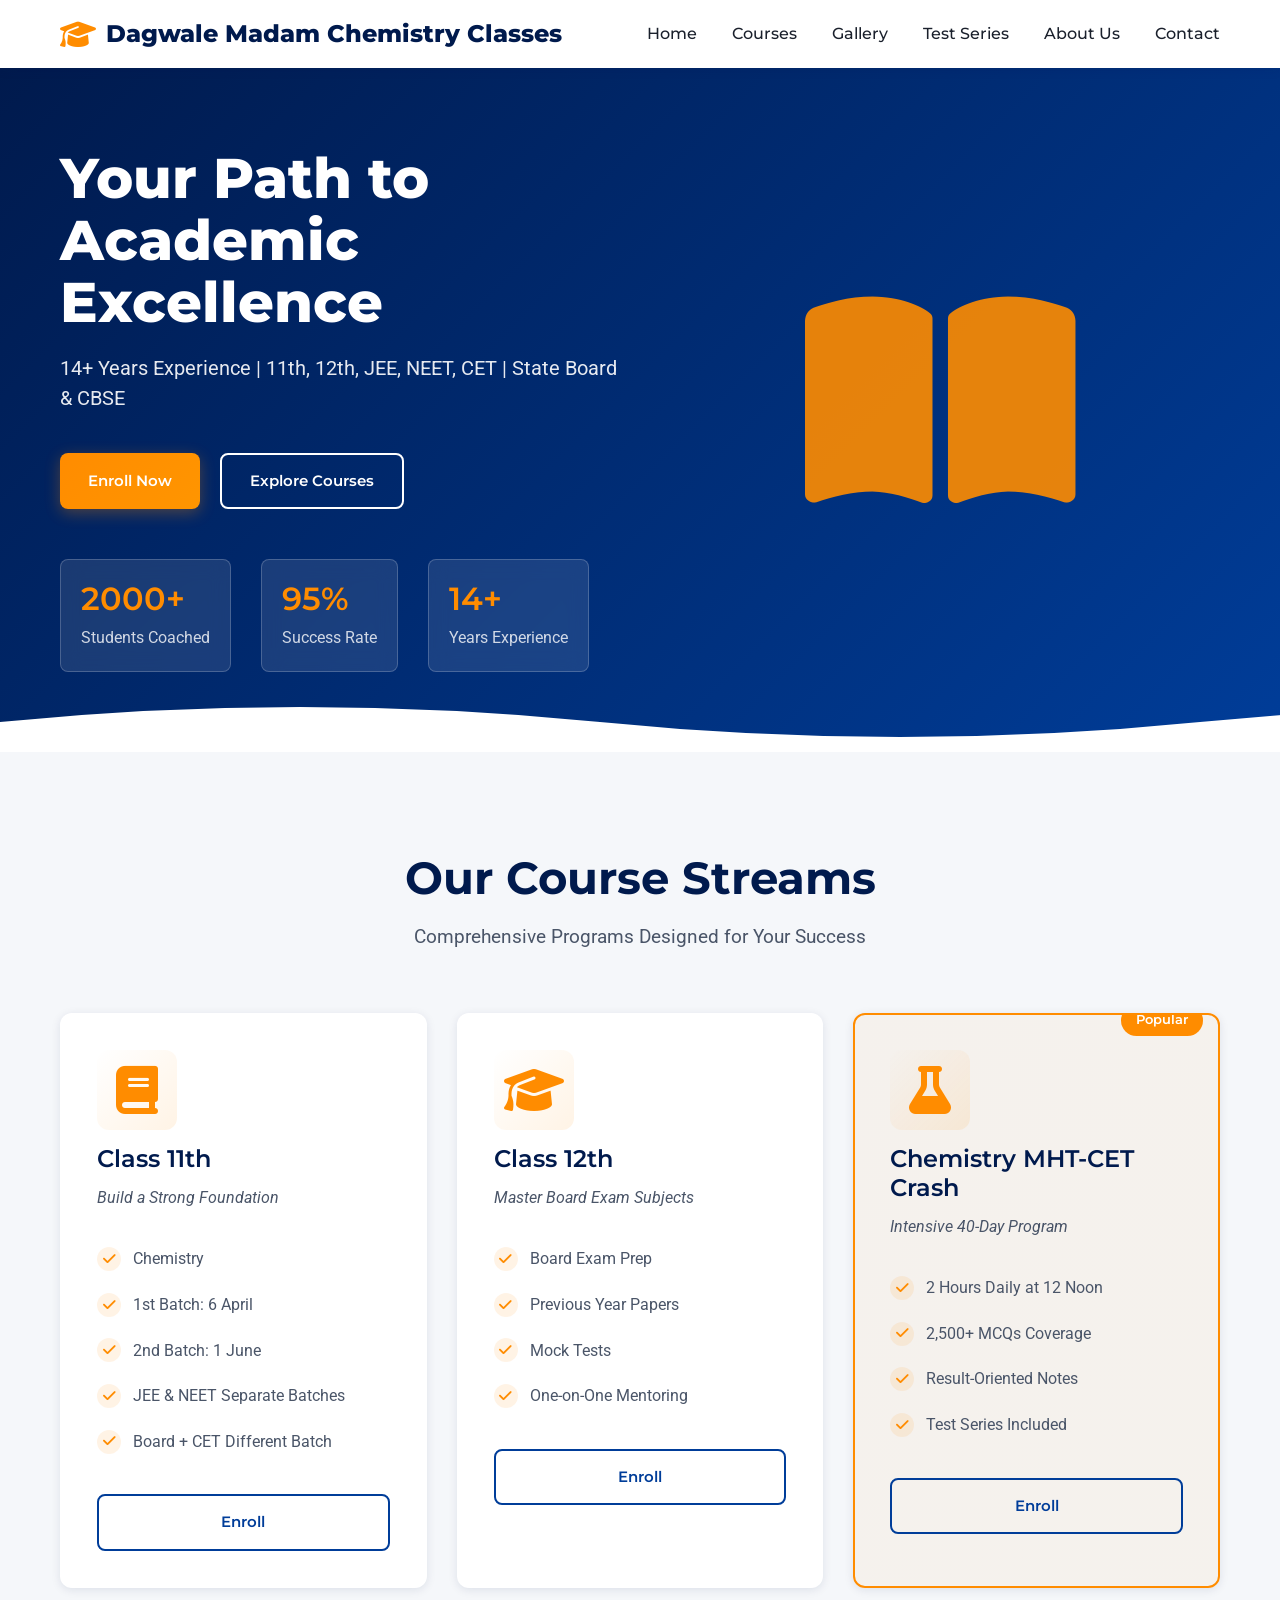
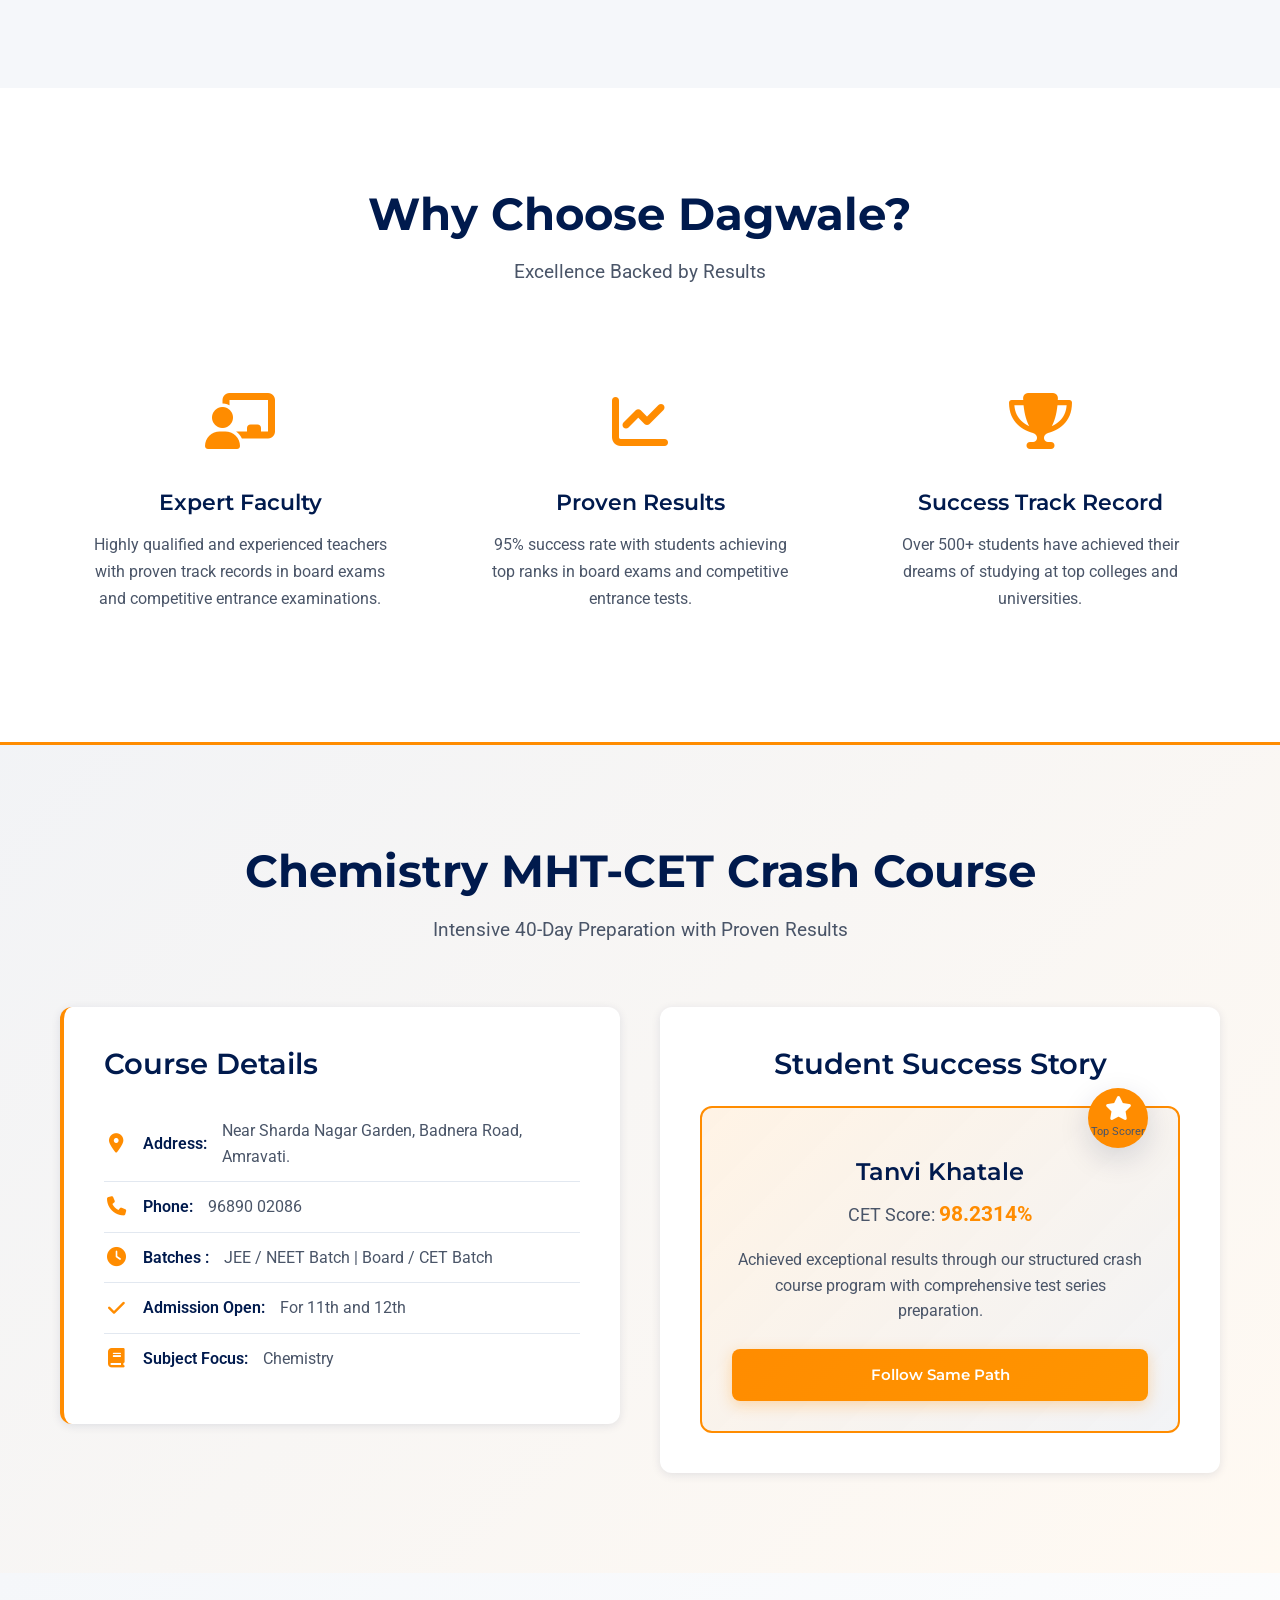
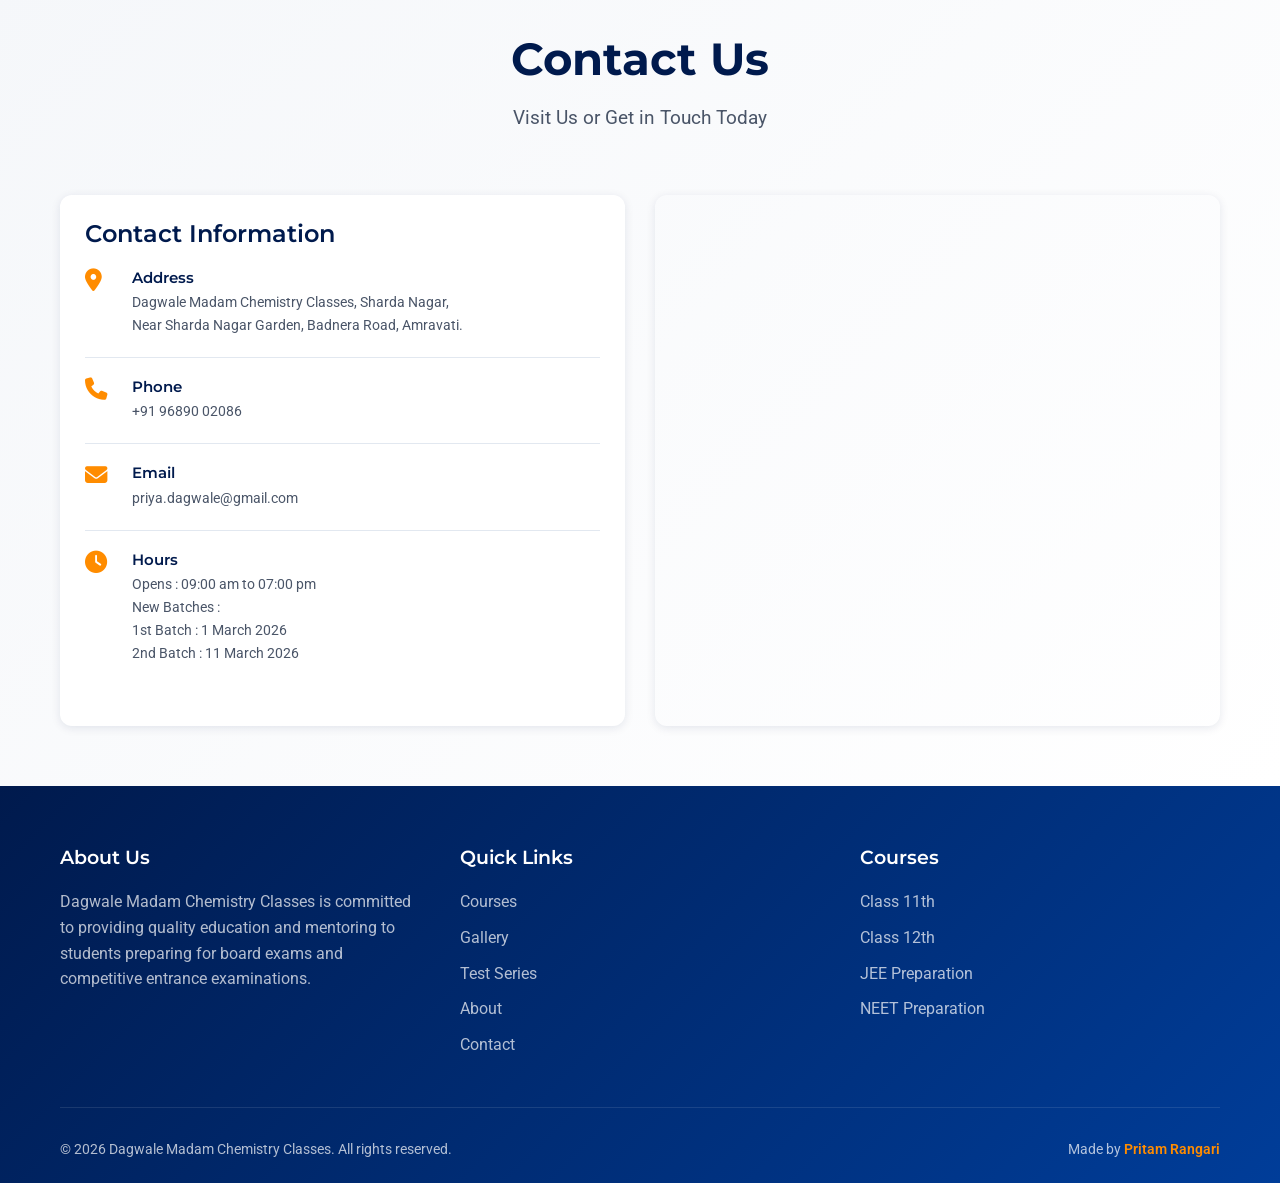
==== commit 821b7869: "Update opening hours in contact details" ====
--- a/index.html
+++ b/index.html
@@ -237,7 +237,7 @@
                         <i class="fas fa-clock"></i>
                         <div>
                             <h4>Hours</h4>
-                            <p> Opens : 10:00 am to 2:00 pm<br>
+                            <p> Opens : 09:00 am to 07:00 pm<br>
                                 New Batches :<br> 1st Batch : 1 March 2026 <br> 2nd Batch : 11 March 2026</p>
                         </div>
                     </div>
